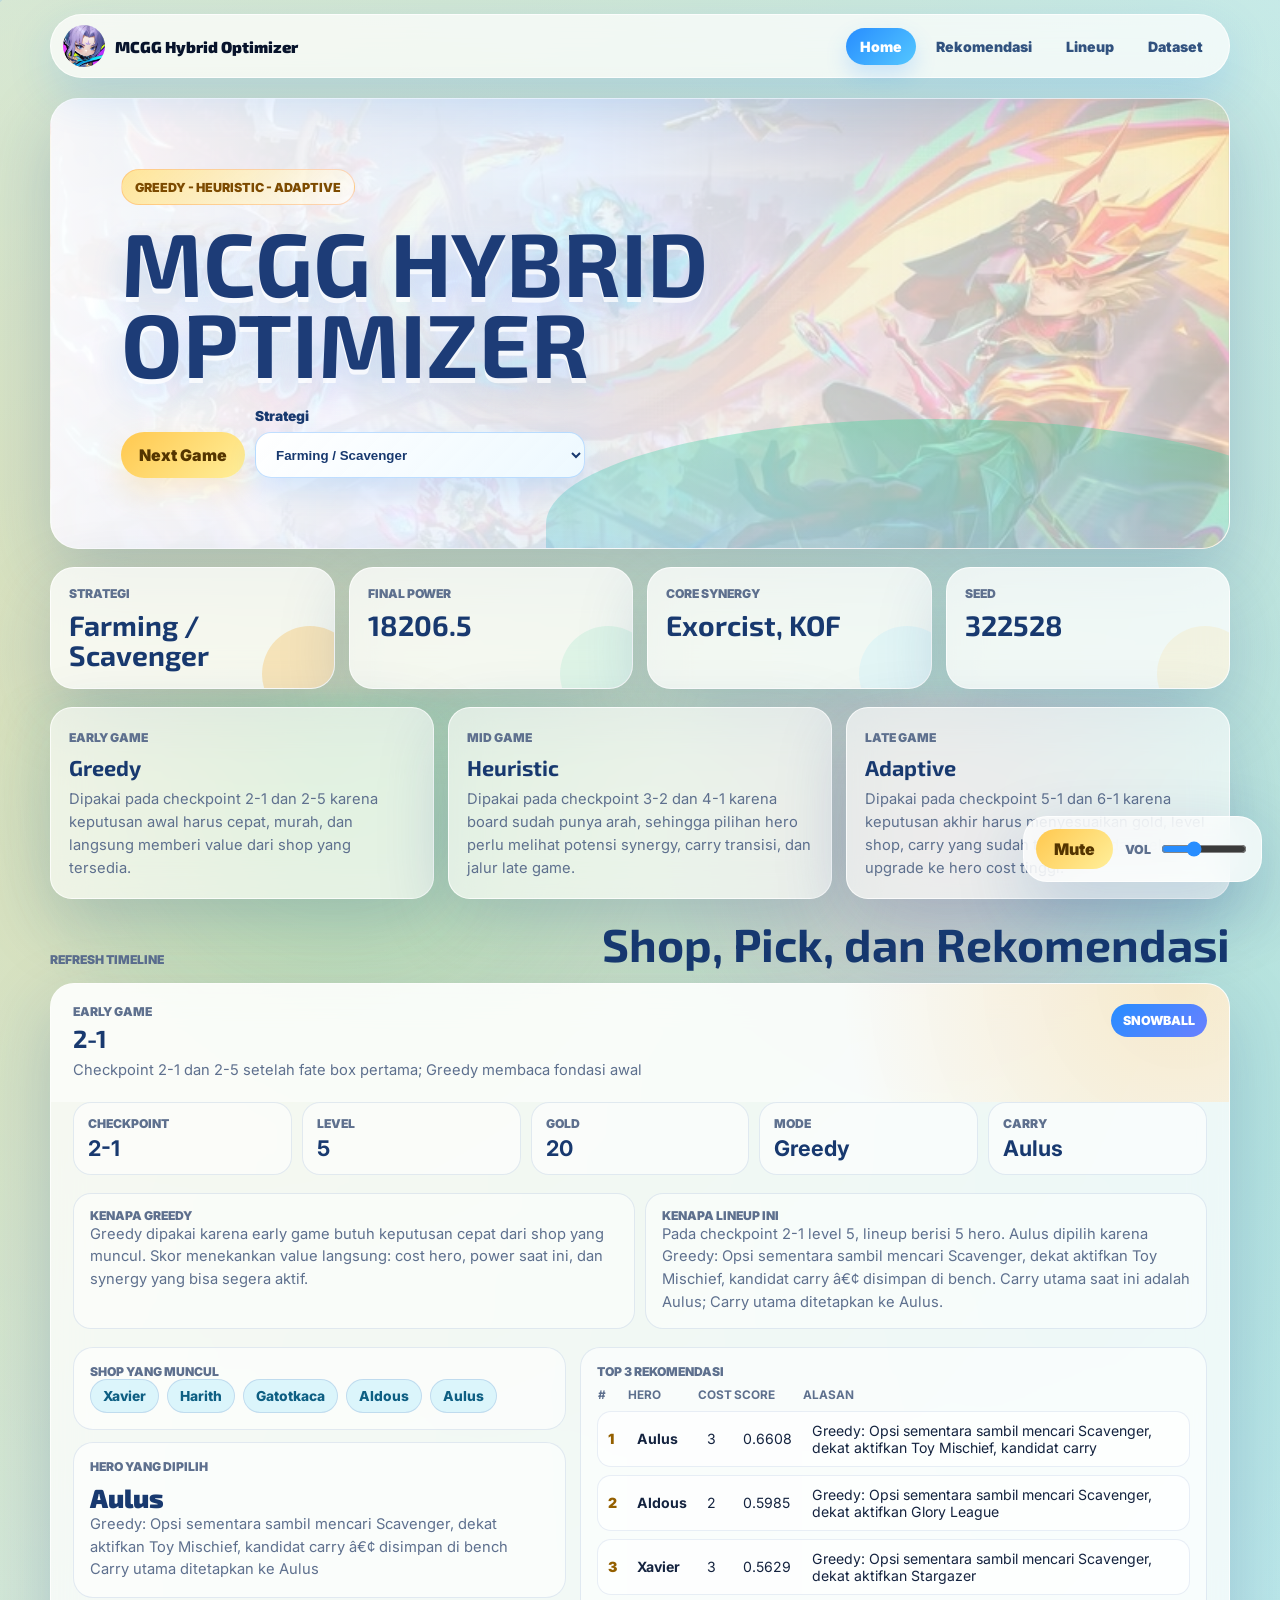
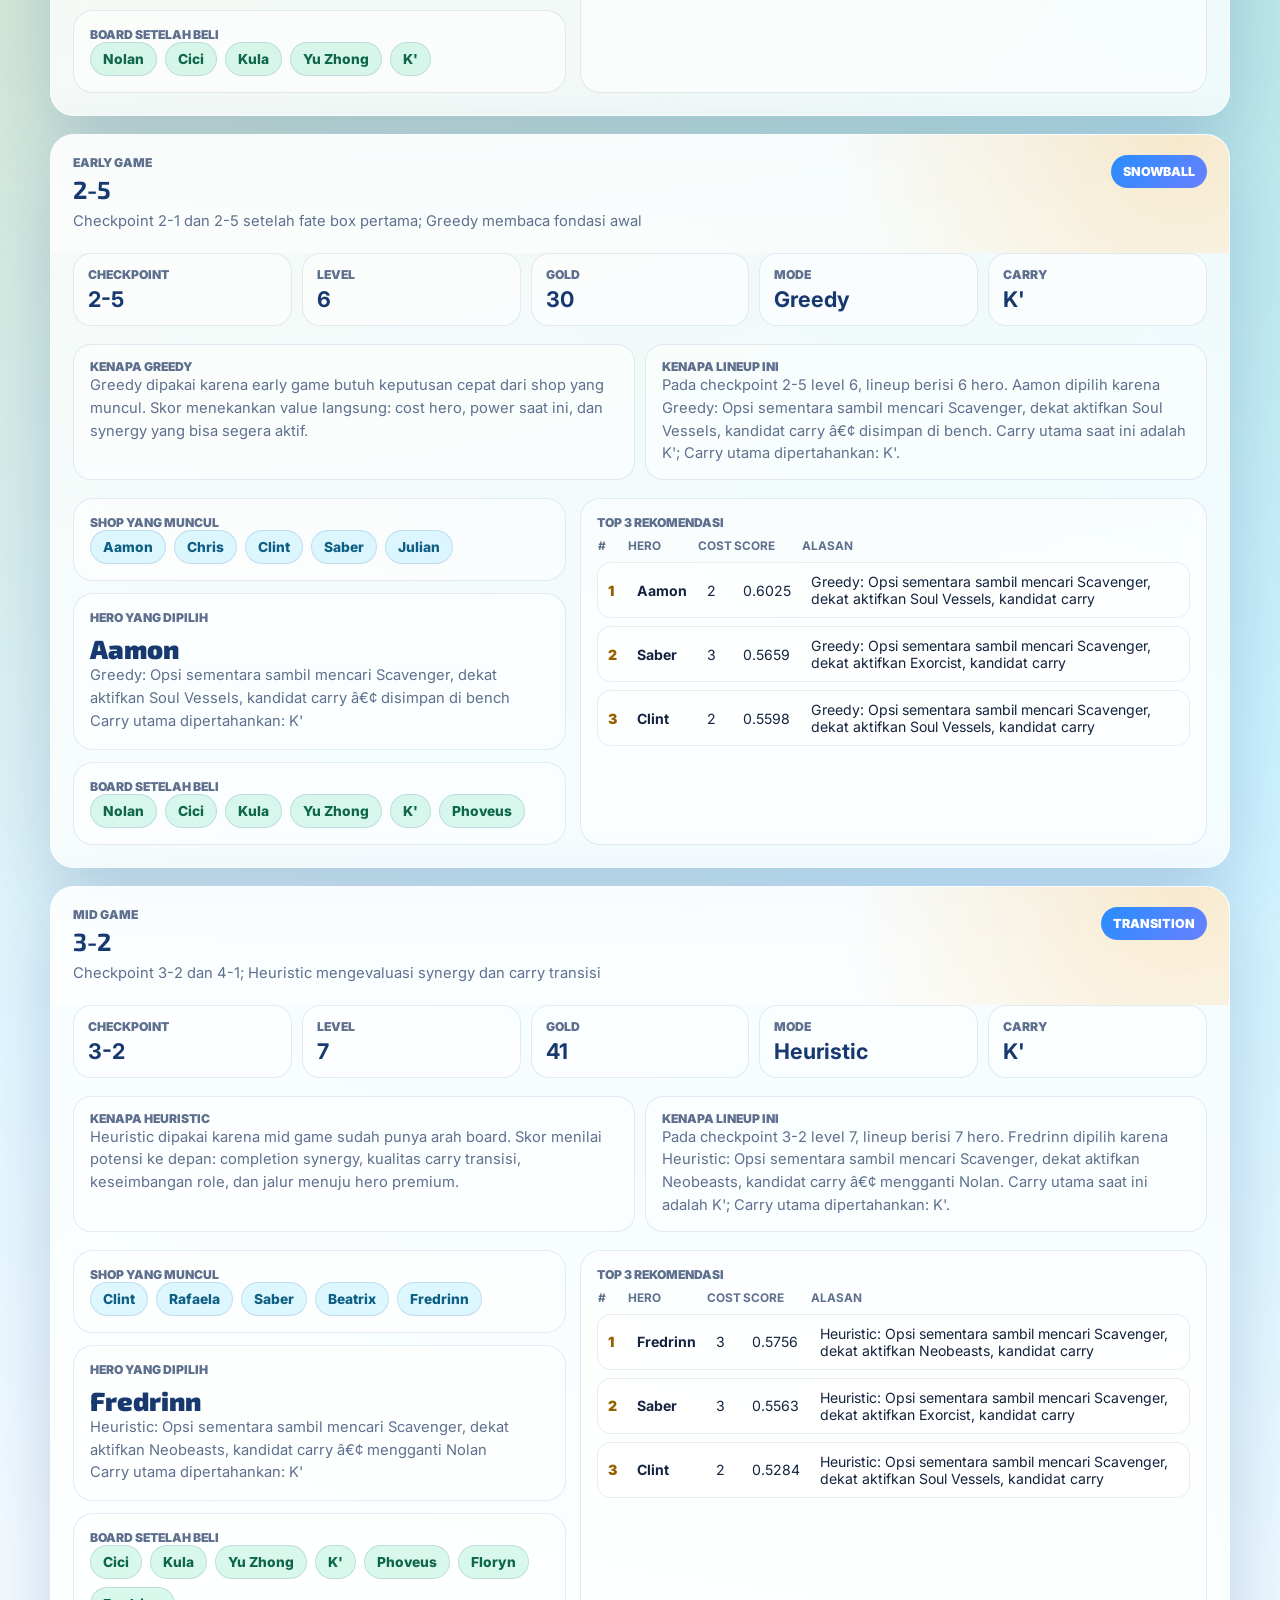
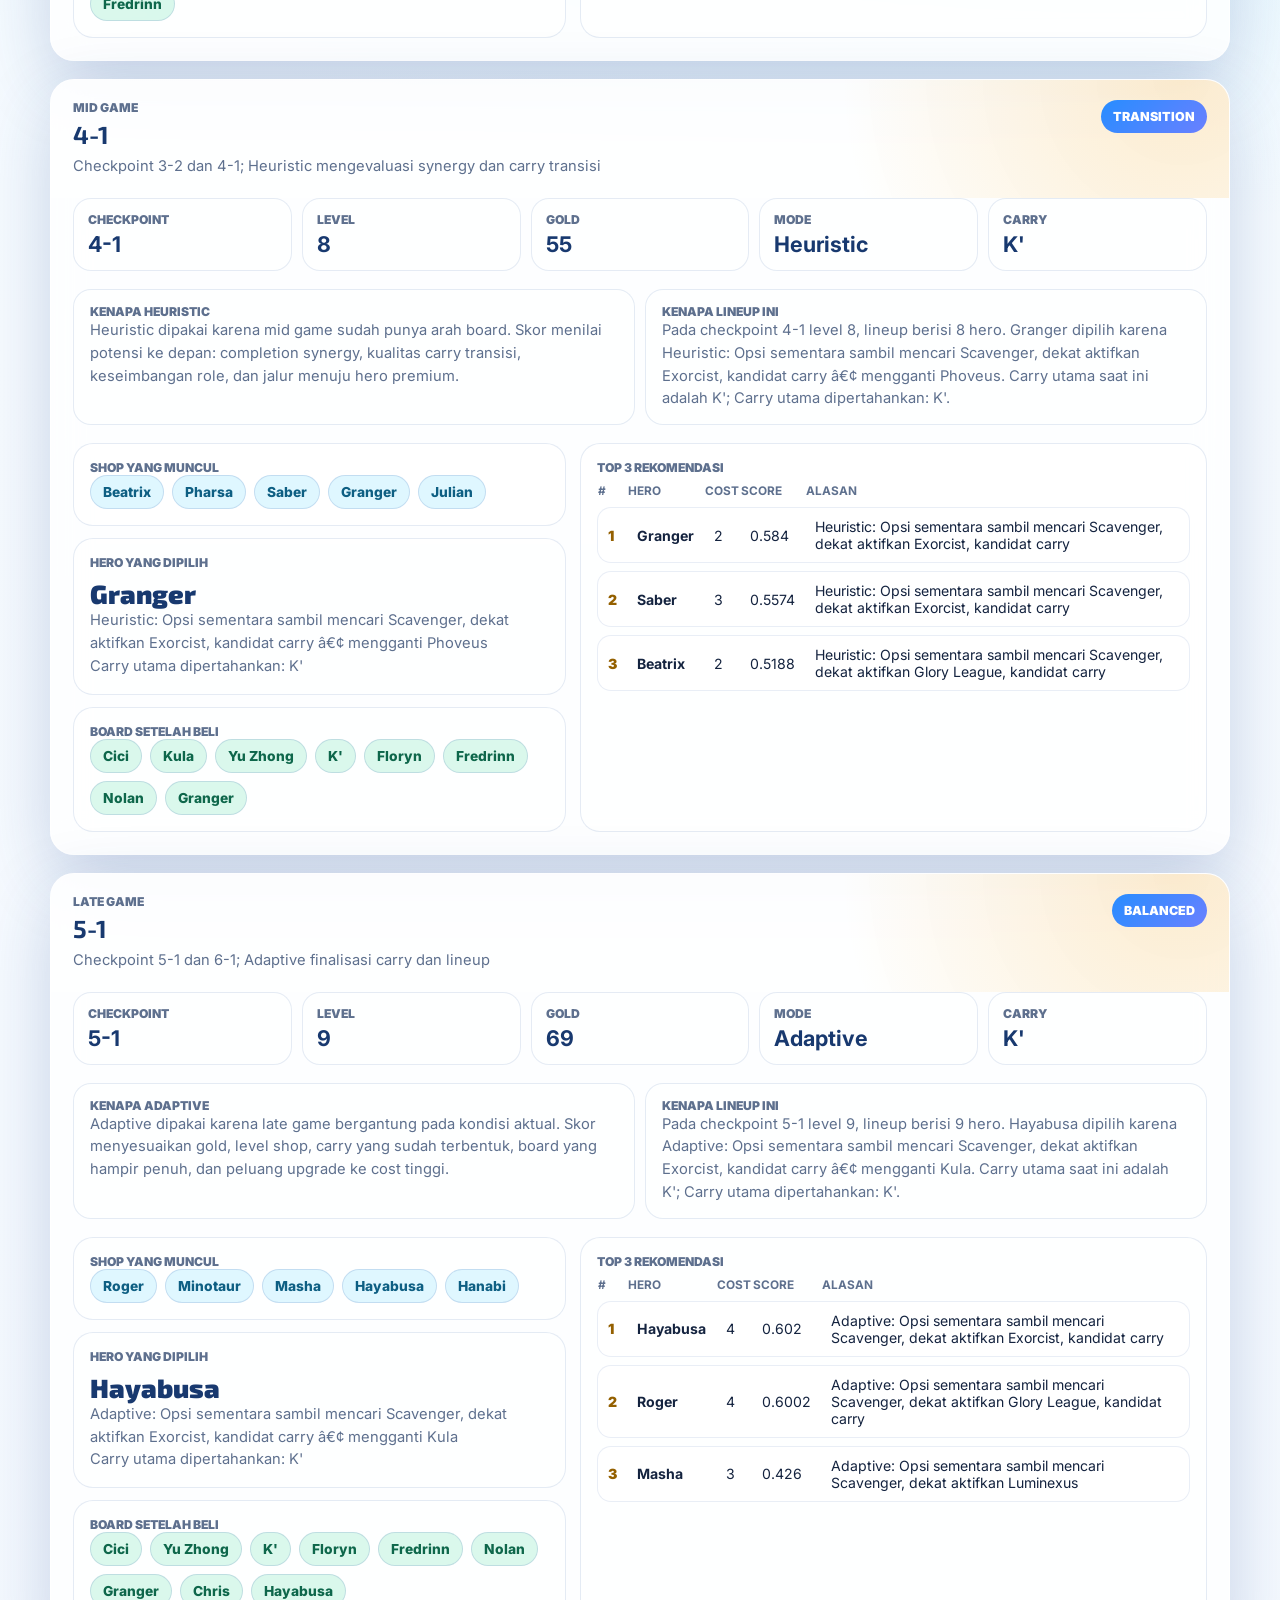
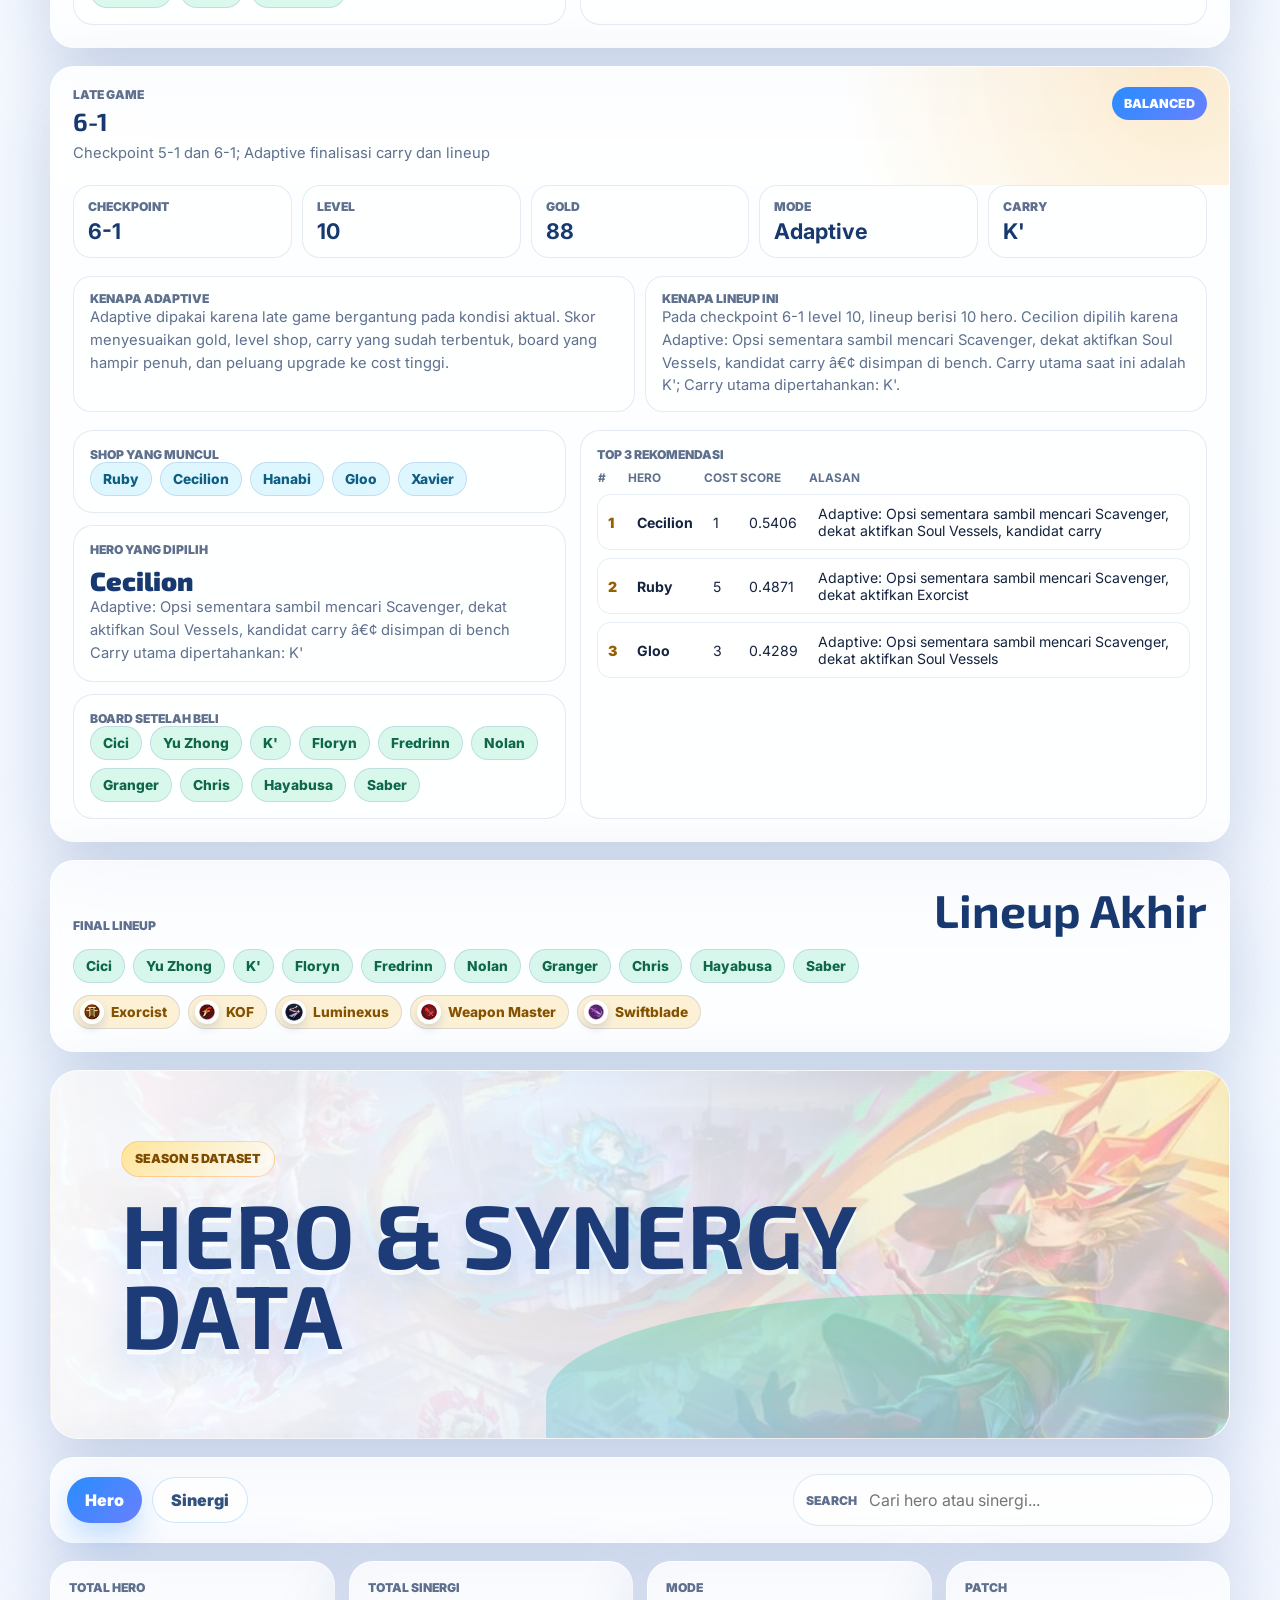
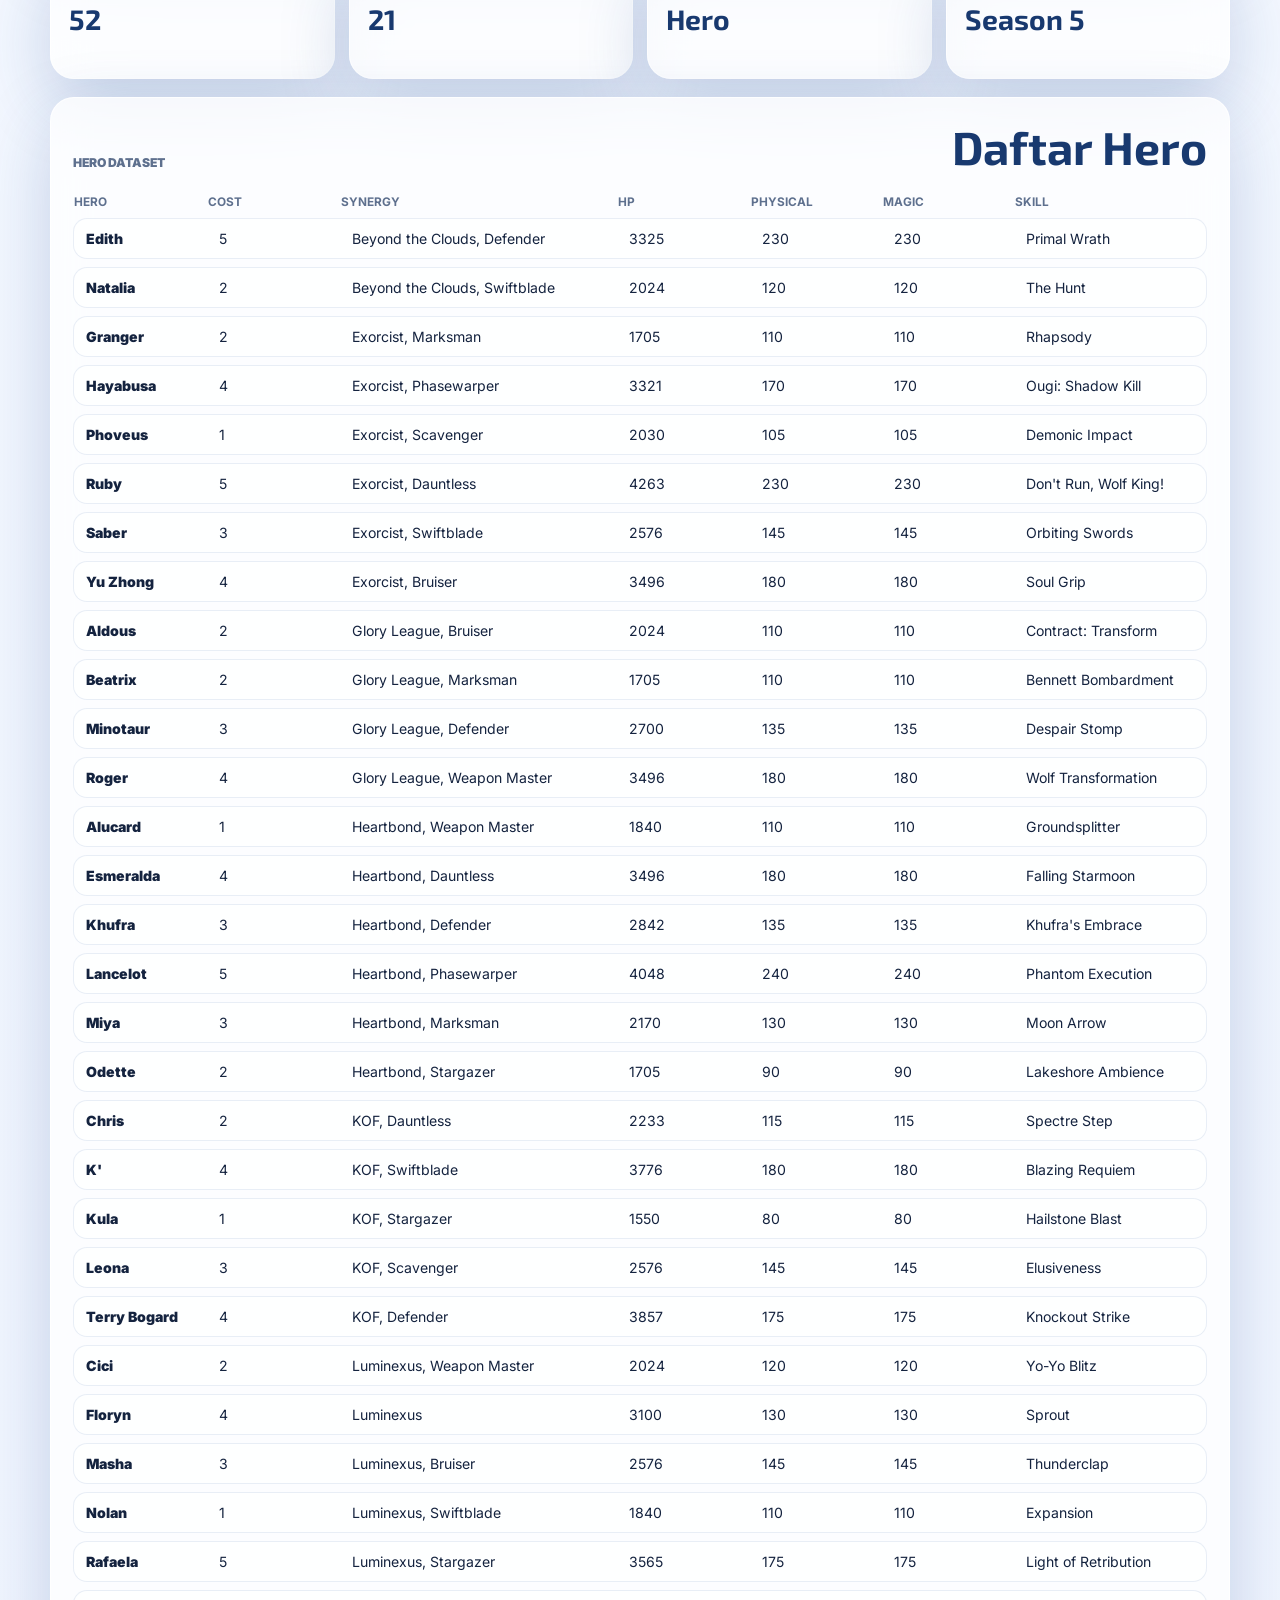
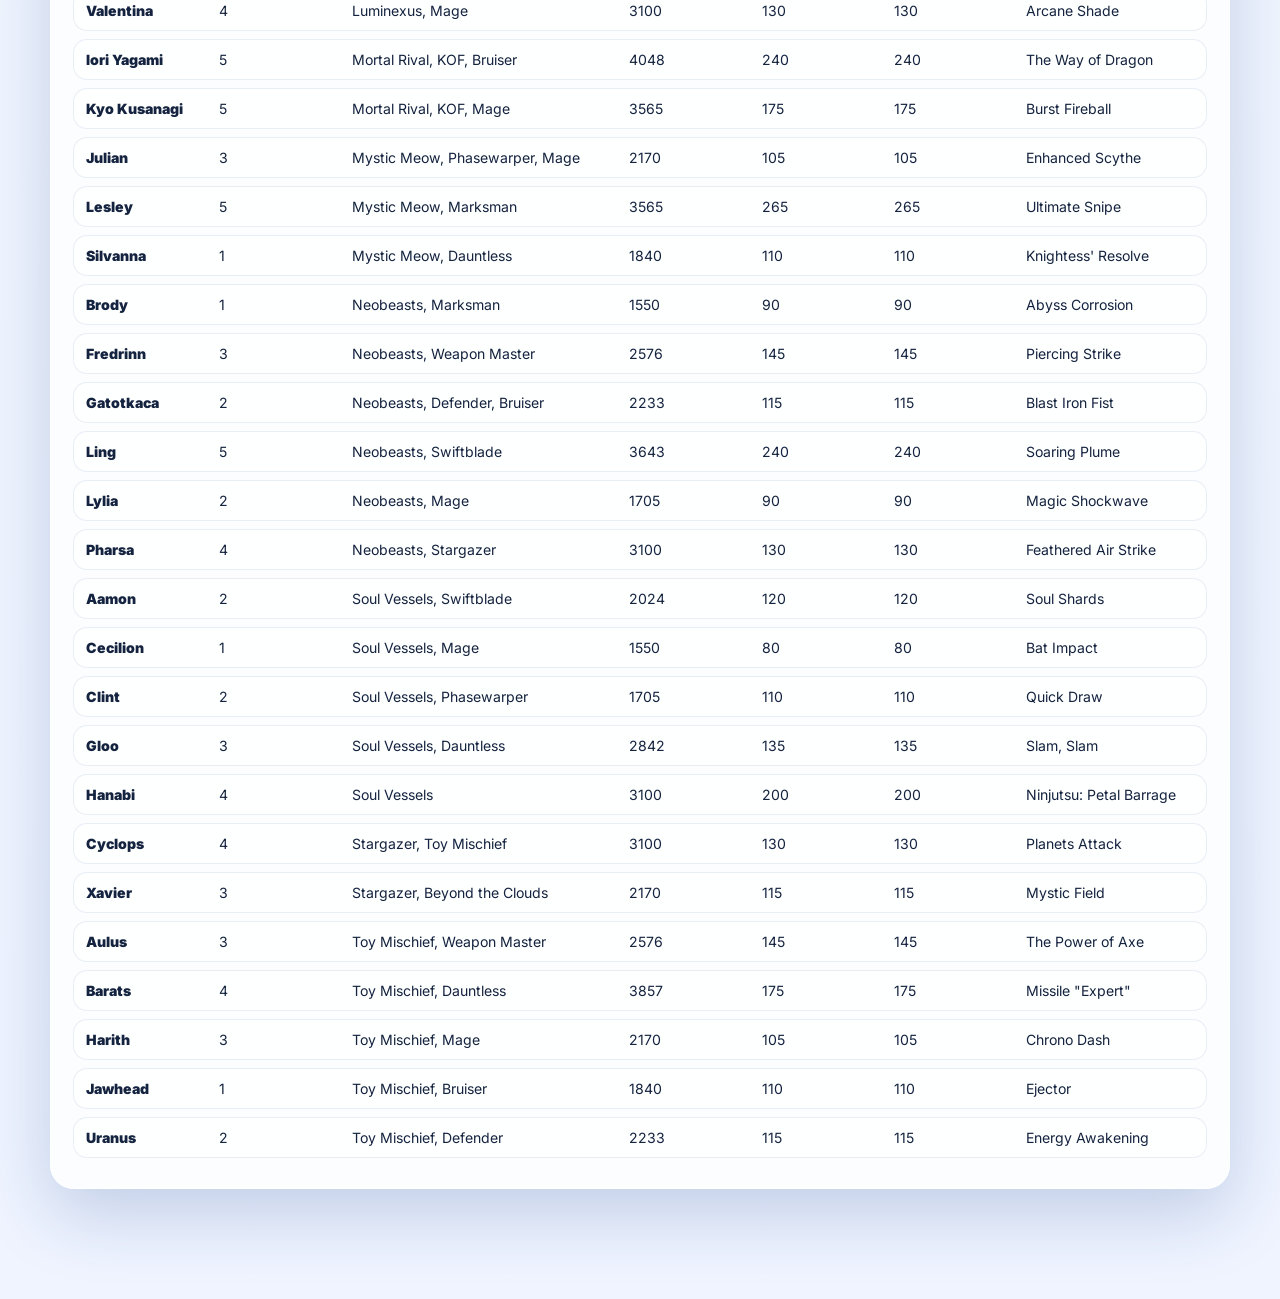
==== output/index.html @ 6282cee4 "memperbaiki sebagian besar tampilan dan logika dan konsep" ====
<!doctype html>
<html lang="id">
<head>
  <meta charset="utf-8">
  <meta name="viewport" content="width=device-width, initial-scale=1">
  <title>MCGG Hybrid Optimizer</title>
  <link rel="preconnect" href="https://fonts.googleapis.com">
  <link rel="preconnect" href="https://fonts.gstatic.com" crossorigin>
  <link href="https://fonts.googleapis.com/css2?family=Exo+2:wght@600;700;800;900&family=Inter:wght@400;600;700;800;900&display=swap" rel="stylesheet">
  <link rel="stylesheet" href="styles.css">
</head>
<body>
  <div class="sky-glow" aria-hidden="true"></div>
  <header class="topbar">
    <a class="brand" href="index.html" aria-label="MCGG Hybrid Optimizer">
      <img class="brand-logo" src="assets/logo/download.jpg" alt="">
      <span>MCGG Hybrid Optimizer</span>
    </a>
    <nav class="nav-pills" aria-label="Main navigation">
      <a href="#top">Home</a>
      <a href="#shop">Rekomendasi</a>
      <a href="#build">Lineup</a>
      <a href="#dataset">Dataset</a>
    </nav>
  </header>

  <main id="top" class="page-shell">
    <section class="hero-section">
      <div class="hero-copy">
        <span class="season-chip">Greedy - Heuristic - Adaptive</span>
        <h1>MCGG Hybrid Optimizer</h1>
        <div class="hero-actions">
          <button id="next-game" class="btn btn-gold" type="button">Next Game</button>
          <label class="strategy-picker">
            <span>Strategi</span>
            <select id="strategy-select" aria-label="Pilih strategi">
              <option value="farming">Farming / Scavenger</option>
              <option value="neobeast">Stacking / Neobeasts</option>
              <option value="normal">Normal</option>
            </select>
          </label>
        </div>
      </div>
    </section>

    <section id="simulator" class="summary-grid" aria-label="Ringkasan simulasi">
      <article class="summary-card">
        <span>Strategi</span>
        <strong id="summary-profile">-</strong>
      </article>
      <article class="summary-card">
        <span>Final Power</span>
        <strong id="summary-power">-</strong>
      </article>
      <article class="summary-card">
        <span>Core Synergy</span>
        <strong id="summary-synergy">-</strong>
      </article>
      <article class="summary-card">
        <span>Seed</span>
        <strong id="summary-seed">-</strong>
      </article>
    </section>

    <section class="algorithm-guide" aria-label="Penjelasan algoritma per fase">
      <article class="guide-card">
        <span>Early Game</span>
        <h3>Greedy</h3>
        <p>Dipakai pada checkpoint 2-1 dan 2-5 karena keputusan awal harus cepat, murah, dan langsung memberi value dari shop yang tersedia.</p>
      </article>
      <article class="guide-card">
        <span>Mid Game</span>
        <h3>Heuristic</h3>
        <p>Dipakai pada checkpoint 3-2 dan 4-1 karena board sudah punya arah, sehingga pilihan hero perlu melihat potensi synergy, carry transisi, dan jalur late game.</p>
      </article>
      <article class="guide-card">
        <span>Late Game</span>
        <h3>Adaptive</h3>
        <p>Dipakai pada checkpoint 5-1 dan 6-1 karena keputusan akhir harus menyesuaikan gold, level shop, carry yang sudah terbentuk, dan peluang upgrade ke hero cost tinggi.</p>
      </article>
    </section>

    <section id="shop" class="timeline" aria-label="Simulasi tiap fase">
      <div class="panel-title">
        <span>Refresh Timeline</span>
        <h2>Shop, Pick, dan Rekomendasi</h2>
      </div>
      <div id="phase-list"></div>
    </section>

    <section id="build" class="feature-panel build-panel">
      <div class="panel-title">
        <span>Final Lineup</span>
        <h2>Lineup Akhir</h2>
      </div>
      <div id="final-build"></div>
    </section>

    <section id="dataset" class="dataset-page">
      <section class="hero-section dataset-hero">
        <div class="hero-copy">
          <span class="season-chip">Season 5 Dataset</span>
          <h1>Hero & Synergy Data</h1>
        </div>
      </section>

      <section class="dataset-toolbar">
        <div class="dataset-tabs" role="tablist" aria-label="Dataset tab">
          <button id="hero-tab" class="btn btn-primary" type="button">Hero</button>
          <button id="synergy-tab" class="btn btn-soft" type="button">Sinergi</button>
        </div>
        <label class="dataset-search">
          <span>Search</span>
          <input id="dataset-search" type="search" placeholder="Cari hero atau sinergi...">
        </label>
      </section>

      <section class="summary-grid dataset-summary" aria-label="Dataset summary">
        <article class="summary-card">
          <span>Total Hero</span>
          <strong id="hero-count">-</strong>
        </article>
        <article class="summary-card">
          <span>Total Sinergi</span>
          <strong id="synergy-count">-</strong>
        </article>
        <article class="summary-card">
          <span>Mode</span>
          <strong id="dataset-mode">Hero</strong>
        </article>
        <article class="summary-card">
          <span>Patch</span>
          <strong>Season 5</strong>
        </article>
      </section>

      <section class="feature-panel">
        <div class="panel-title">
          <span id="dataset-kicker">Hero Dataset</span>
          <h2 id="dataset-title">Daftar Hero</h2>
        </div>
        <div id="dataset-content"></div>
      </section>
    </section>
  </main>

  <div class="bgm-control" aria-label="Background music controls">
    <button id="bgm-toggle" class="btn btn-audio is-playing" type="button" aria-pressed="true">Mute</button>
    <label class="volume-control">
      <span>Vol</span>
      <input id="bgm-volume" type="range" min="0" max="100" value="35">
    </label>
  </div>

  <script src="data.js"></script>
  <script src="dataset-data.js"></script>
  <script src="script.js"></script>
  <script src="dataset.js"></script>
  <script src="bgm.js"></script>
</body>
</html>
---- output/styles.css ----
:root {
    --ink: #14233f;
    --deep: #08142c;
    --muted: #5e708e;
    --paper: rgba(255, 255, 255, 0.9);
    --panel: rgba(255, 255, 255, 0.76);
    --line: rgba(43, 91, 167, 0.18);
    --blue: #278dff;
    --sky: #6edcff;
    --gold: #ffc84f;
    --orange: #ff8f3d;
    --pink: #ff70b8;
    --green: #35d598;
    --shadow: 0 24px 70px rgba(28, 70, 139, 0.22);
}

* {
    box-sizing: border-box;
}

html {
    scroll-behavior: smooth;
}

body {
    min-height: 100vh;
    margin: 0;
    color: var(--ink);
    font-family: Inter, Segoe UI, Arial, sans-serif;
    background:
        radial-gradient(circle at 18% 8%, rgba(255, 200, 79, 0.42), transparent 22%),
        radial-gradient(circle at 86% 12%, rgba(110, 220, 255, 0.58), transparent 28%),
        linear-gradient(180deg, #dff7ff 0%, #f7fbff 38%, #eff4ff 100%);
    overflow-x: hidden;
}

body::before {
    position: fixed;
    inset: 0;
    z-index: -2;
    content: "";
    background:
        linear-gradient(135deg, rgba(39, 141, 255, 0.12) 0 2px, transparent 2px 42px),
        linear-gradient(45deg, rgba(255, 200, 79, 0.14) 0 2px, transparent 2px 54px);
    mask-image: linear-gradient(to bottom, black, transparent 78%);
}

button,
input {
    font: inherit;
}

button {
    border: 0;
}

.sky-glow {
    position: fixed;
    inset: auto -10% -25% -10%;
    z-index: -1;
    height: 48vh;
    background:
        radial-gradient(circle at 30% 20%, rgba(53, 213, 152, 0.22), transparent 30%),
        radial-gradient(circle at 70% 34%, rgba(255, 112, 184, 0.22), transparent 26%);
    filter: blur(8px);
    pointer-events: none;
}

.topbar {
    position: sticky;
    top: 14px;
    z-index: 10;
    display: flex;
    align-items: center;
    justify-content: space-between;
    width: min(1180px, calc(100% - 28px));
    min-height: 62px;
    margin: 14px auto 0;
    padding: 10px 12px;
    border: 1px solid rgba(255, 255, 255, 0.72);
    border-radius: 999px;
    background: rgba(255, 255, 255, 0.72);
    box-shadow: 0 16px 45px rgba(39, 141, 255, 0.18);
    backdrop-filter: blur(18px);
}

.brand {
    display: inline-flex;
    align-items: center;
    gap: 10px;
    color: var(--deep);
    font-family: "Exo 2", Inter, sans-serif;
    font-weight: 900;
    text-decoration: none;
}

.brand-mark,
.brand-logo {
    display: grid;
    place-items: center;
    width: 42px;
    aspect-ratio: 1;
    object-fit: cover;
    color: white;
    border-radius: 50%;
    background: linear-gradient(135deg, var(--blue), #8d5bff);
    box-shadow: inset 0 -8px 16px rgba(0, 0, 0, 0.15);
}

.nav-pills {
    display: flex;
    gap: 6px;
}

.nav-pills a {
    padding: 10px 14px;
    color: #31527f;
    border-radius: 999px;
    font-size: 0.88rem;
    font-weight: 900;
    text-decoration: none;
}

.nav-pills a:hover {
    color: white;
    background: linear-gradient(135deg, var(--blue), #54c7ff);
}

.nav-pills a.active {
    color: white;
    background: linear-gradient(135deg, var(--blue), #54c7ff);
    box-shadow: 0 10px 22px rgba(39, 141, 255, 0.2);
}

.page-shell {
    width: min(1180px, calc(100% - 28px));
    margin: 20px auto 110px;
}

.page-shell > section {
    scroll-margin-top: 96px;
}

.hero-section {
    position: relative;
    display: grid;
    grid-template-columns: 1fr;
    min-height: 360px;
    overflow: hidden;
    border: 1px solid rgba(255, 255, 255, 0.74);
    border-radius: 28px;
    background:
        linear-gradient(90deg, rgba(255, 255, 255, 0.96) 0%, rgba(235, 248, 255, 0.88) 45%, rgba(255, 244, 214, 0.68) 100%),
        url("assets/background/Magic Chess Go Go.jpg") center / cover,
        radial-gradient(circle at 78% 18%, rgba(255, 255, 255, 0.7), transparent 20%),
        linear-gradient(135deg, rgba(255, 255, 255, 0.92), rgba(200, 237, 255, 0.72) 46%, rgba(255, 225, 159, 0.74));
    box-shadow: var(--shadow);
}

.hero-section::after {
    position: absolute;
    inset: auto -8% -18% 42%;
    height: 210px;
    content: "";
    border-radius: 50% 50% 0 0;
    background: linear-gradient(180deg, rgba(53, 213, 152, 0.35), rgba(39, 141, 255, 0.22));
}

.hero-copy {
    position: relative;
    z-index: 1;
    align-self: center;
    padding: clamp(30px, 6vw, 70px);
}

.season-chip {
    display: inline-flex;
    align-items: center;
    min-height: 36px;
    padding: 7px 13px;
    color: #7d4b00;
    border: 1px solid rgba(255, 143, 61, 0.32);
    border-radius: 999px;
    background: linear-gradient(135deg, rgba(255, 227, 143, 0.92), rgba(255, 255, 255, 0.68));
    font-size: 0.78rem;
    font-weight: 900;
    text-transform: uppercase;
}

h1,
h2 {
    font-family: "Exo 2", Inter, sans-serif;
}

h1 {
    max-width: 880px;
    margin: 16px 0 14px;
    color: #1d3c77;
    font-size: clamp(3.2rem, 7vw, 6.8rem);
    line-height: 0.9;
    letter-spacing: 0;
    text-transform: uppercase;
    text-shadow: 0 5px 0 rgba(255, 255, 255, 0.75), 0 15px 35px rgba(39, 141, 255, 0.22);
}

.hero-copy p {
    max-width: 620px;
    margin: 0;
    color: #41618a;
    font-size: 1rem;
    line-height: 1.75;
}

.dataset-hero {
    min-height: 260px;
}

#dataset {
    margin-top: 18px;
}

.hero-actions {
    display: flex;
    flex-wrap: wrap;
    align-items: flex-end;
    gap: 10px;
    margin-top: 26px;
}

.strategy-picker {
    display: grid;
    gap: 8px;
    min-width: min(330px, 100%);
}

.strategy-picker span {
    color: #18396f;
    font-size: 0.86rem;
    font-weight: 900;
}

.strategy-picker select {
    min-height: 46px;
    width: 100%;
    padding: 0 42px 0 16px;
    color: #18396f;
    border: 1px solid rgba(39, 141, 255, 0.28);
    border-radius: 16px;
    outline: none;
    background:
        linear-gradient(135deg, rgba(255, 255, 255, 0.94), rgba(235, 248, 255, 0.88)),
        rgba(255, 255, 255, 0.88);
    box-shadow: 0 12px 28px rgba(39, 141, 255, 0.16);
    font-weight: 900;
    cursor: pointer;
    accent-color: var(--blue);
}

.strategy-picker select:focus {
    border-color: var(--accent, var(--blue));
    box-shadow: 0 0 0 4px rgba(39, 141, 255, 0.16), 0 12px 28px rgba(39, 141, 255, 0.16);
}

.btn {
    min-height: 46px;
    padding: 0 18px;
    border-radius: 999px;
    font-weight: 900;
    cursor: pointer;
    transition: transform 0.18s ease, filter 0.18s ease, box-shadow 0.18s ease;
}

.btn:hover {
    transform: translateY(-2px);
    filter: brightness(1.05);
}

.btn-primary {
    color: white;
    background: linear-gradient(135deg, var(--blue), #6a80ff);
    box-shadow: 0 14px 28px rgba(39, 141, 255, 0.26);
}

.btn-gold {
    color: #543500;
    background: linear-gradient(135deg, var(--gold), #ffef9a);
    box-shadow: 0 14px 28px rgba(255, 200, 79, 0.25);
}

.btn-soft {
    color: #31527f;
    border: 1px solid rgba(39, 141, 255, 0.22);
    background: rgba(255, 255, 255, 0.68);
}

.hero-stage {
    position: relative;
    z-index: 1;
    display: grid;
    place-items: center;
    min-height: 420px;
}

.crystal {
    width: min(230px, 52vw);
    aspect-ratio: 1;
    border-radius: 38% 62% 44% 56%;
    background:
        radial-gradient(circle at 28% 24%, rgba(255, 255, 255, 0.95), transparent 18%),
        conic-gradient(from 30deg, #51dfff, #8271ff, #ff70b8, #ffc84f, #51dfff);
    box-shadow: 0 28px 70px rgba(39, 141, 255, 0.28), inset 0 -28px 44px rgba(18, 46, 97, 0.16);
    animation: floaty 4.8s ease-in-out infinite;
}

.board-rune {
    position: absolute;
    bottom: 76px;
    width: min(440px, 84%);
    height: 110px;
    border-radius: 50%;
    background:
        linear-gradient(90deg, rgba(255, 255, 255, 0.45), transparent),
        repeating-linear-gradient(90deg, rgba(39, 141, 255, 0.22) 0 2px, transparent 2px 34px),
        rgba(39, 141, 255, 0.1);
    transform: perspective(520px) rotateX(62deg);
}

.mascot-card {
    position: absolute;
    z-index: 2;
    width: 146px;
    padding: 18px 16px;
    color: #173464;
    border: 1px solid rgba(255, 255, 255, 0.82);
    border-radius: 22px;
    background: rgba(255, 255, 255, 0.76);
    box-shadow: 0 18px 42px rgba(39, 141, 255, 0.18);
    font-family: "Exo 2", Inter, sans-serif;
    font-weight: 900;
    text-align: center;
}

.card-one {
    top: 90px;
    left: 34px;
    transform: rotate(-8deg);
}

.card-two {
    right: 34px;
    bottom: 96px;
    transform: rotate(7deg);
}

.dataset-toolbar {
    display: flex;
    align-items: center;
    justify-content: space-between;
    gap: 14px;
    margin-top: 18px;
    padding: 16px;
    border: 1px solid rgba(255, 255, 255, 0.74);
    border-radius: 24px;
    background: var(--panel);
    box-shadow: var(--shadow);
    backdrop-filter: blur(18px);
}

.dataset-tabs {
    display: flex;
    flex-wrap: wrap;
    gap: 10px;
}

.dataset-search {
    display: flex;
    align-items: center;
    gap: 10px;
    min-width: min(420px, 100%);
    padding: 8px 12px;
    border: 1px solid rgba(43, 91, 167, 0.14);
    border-radius: 999px;
    background: rgba(255, 255, 255, 0.68);
}

.dataset-search span {
    color: var(--muted);
    font-size: 0.76rem;
    font-weight: 900;
    text-transform: uppercase;
}

.dataset-search input {
    width: 100%;
    min-height: 34px;
    color: var(--ink);
    border: 0;
    outline: 0;
    background: transparent;
}

.dataset-summary {
    margin-top: 14px;
}

.dataset-grid {
    display: grid;
    grid-template-columns: repeat(3, minmax(0, 1fr));
    gap: 14px;
}

.dataset-card {
    min-height: 210px;
    padding: 16px;
    border: 1px solid rgba(43, 91, 167, 0.12);
    border-radius: 20px;
    background: rgba(255, 255, 255, 0.62);
}

.dataset-card h3 {
    margin: 0 0 10px;
    color: #18396f;
    font-family: "Exo 2", Inter, sans-serif;
    font-size: 1.35rem;
}

.dataset-card-head {
    display: flex;
    align-items: center;
    gap: 10px;
    margin-bottom: 10px;
}

.dataset-card-head h3 {
    margin: 0;
}

.synergy-art {
    width: 48px;
    height: 48px;
    flex: 0 0 auto;
    border-radius: 50%;
    object-fit: cover;
    box-shadow: 0 10px 22px rgba(39, 141, 255, 0.22);
}

.dataset-meta {
    display: flex;
    flex-wrap: wrap;
    gap: 8px;
    margin-bottom: 12px;
}

.dataset-meta span {
    padding: 5px 9px;
    color: #23446f;
    border-radius: 999px;
    background: rgba(110, 220, 255, 0.2);
    font-size: 0.78rem;
    font-weight: 900;
}

.dataset-card p {
    color: var(--muted);
    font-size: 0.9rem;
    line-height: 1.55;
}

.dataset-table-wrap {
    overflow-x: auto;
}

.dataset-table {
    width: 100%;
    border-collapse: separate;
    border-spacing: 0 8px;
}

.dataset-table th {
    color: var(--muted);
    font-size: 0.74rem;
    text-align: left;
    text-transform: uppercase;
}

.dataset-table td {
    min-width: 120px;
    padding: 11px 12px;
    border-top: 1px solid rgba(43, 91, 167, 0.1);
    border-bottom: 1px solid rgba(43, 91, 167, 0.1);
    background: rgba(255, 255, 255, 0.68);
    font-size: 0.88rem;
    vertical-align: top;
}

.dataset-table td:first-child {
    border-left: 1px solid rgba(43, 91, 167, 0.1);
    border-radius: 14px 0 0 14px;
    font-weight: 900;
}

.dataset-table td:last-child {
    border-right: 1px solid rgba(43, 91, 167, 0.1);
    border-radius: 0 14px 14px 0;
}

.empty-state {
    padding: 24px;
    color: var(--muted);
    text-align: center;
}

.summary-grid {
    display: grid;
    grid-template-columns: repeat(4, minmax(0, 1fr));
    gap: 14px;
    margin-top: 18px;
}

.algorithm-guide {
    display: grid;
    grid-template-columns: repeat(3, minmax(0, 1fr));
    gap: 14px;
    margin-top: 18px;
}

.guide-card {
    padding: 18px;
    border: 1px solid rgba(255, 255, 255, 0.74);
    border-radius: 22px;
    background: rgba(255, 255, 255, 0.62);
    box-shadow: var(--shadow);
    backdrop-filter: blur(18px);
}

.guide-card span {
    color: var(--muted);
    font-size: 0.76rem;
    font-weight: 900;
    text-transform: uppercase;
}

.guide-card h3 {
    margin: 8px 0;
    color: #18396f;
    font-family: "Exo 2", Inter, sans-serif;
    font-size: 1.35rem;
}

.guide-card p,
.decision-note p {
    margin: 0;
    color: #5e708e;
    font-size: 0.92rem;
    line-height: 1.55;
}

.summary-card,
.feature-panel,
.phase-card,
.bgm-control {
    border: 1px solid rgba(255, 255, 255, 0.74);
    border-radius: 24px;
    background: var(--panel);
    box-shadow: var(--shadow);
    backdrop-filter: blur(18px);
}

.summary-card {
    position: relative;
    min-height: 118px;
    padding: 18px;
    overflow: hidden;
}

.summary-card::after {
    position: absolute;
    right: -24px;
    bottom: -34px;
    width: 96px;
    aspect-ratio: 1;
    content: "";
    border-radius: 50%;
    background: var(--accent, rgba(39, 141, 255, 0.18));
    opacity: 0.23;
}

.summary-card span,
.panel-title span,
.metric-label,
.section-label {
    display: block;
    color: var(--muted);
    font-size: 0.76rem;
    font-weight: 900;
    text-transform: uppercase;
}

.summary-card strong {
    display: block;
    margin-top: 10px;
    color: #18396f;
    font-family: "Exo 2", Inter, sans-serif;
    font-size: clamp(1.25rem, 2.2vw, 1.8rem);
    line-height: 1.05;
}

.feature-panel,
.timeline {
    margin-top: 18px;
}

.feature-panel {
    padding: 22px;
}

.panel-title {
    display: flex;
    align-items: end;
    justify-content: space-between;
    gap: 14px;
    margin-bottom: 16px;
}

.panel-title h2 {
    margin: 4px 0 0;
    color: #18396f;
    font-size: clamp(1.7rem, 3.6vw, 3rem);
    line-height: 1;
}

.chip-row {
    display: flex;
    flex-wrap: wrap;
    gap: 8px;
}

.chip {
    display: inline-flex;
    align-items: center;
    min-height: 34px;
    padding: 7px 12px;
    color: #23446f;
    border: 1px solid rgba(43, 91, 167, 0.16);
    border-radius: 999px;
    background: rgba(255, 255, 255, 0.64);
    font-size: 0.86rem;
    font-weight: 800;
}

.chip-icon {
    width: 24px;
    height: 24px;
    margin: -4px 7px -4px -6px;
    border-radius: 50%;
    object-fit: cover;
    box-shadow: 0 4px 10px rgba(28, 70, 139, 0.18);
}

.chip.shop {
    color: #0e5f83;
    background: rgba(110, 220, 255, 0.22);
}

.chip.board {
    color: #0e674b;
    background: rgba(53, 213, 152, 0.18);
}

.chip.synergy {
    color: #845200;
    background: rgba(255, 200, 79, 0.24);
}

.phase-list {
    display: grid;
    gap: 18px;
}

.phase-card {
    overflow: hidden;
}

.phase-top {
    display: grid;
    grid-template-columns: 1fr auto;
    gap: 14px;
    padding: 20px 22px;
    background:
        radial-gradient(circle at 96% 0%, var(--phase-glow, rgba(39, 141, 255, 0.18)), transparent 30%),
        rgba(255, 255, 255, 0.52);
}

.phase-top h3 {
    margin: 4px 0 6px;
    color: #18396f;
    font-family: "Exo 2", Inter, sans-serif;
    font-size: 1.55rem;
}

.mode-pill {
    align-self: start;
    padding: 9px 12px;
    color: white;
    border-radius: 999px;
    background: linear-gradient(135deg, var(--blue), #6a80ff);
    font-size: 0.78rem;
    font-weight: 900;
    text-transform: uppercase;
}

.phase-metrics {
    display: grid;
    grid-template-columns: repeat(5, minmax(0, 1fr));
    gap: 10px;
    padding: 0 22px 18px;
}

.metric {
    padding: 13px 14px;
    border: 1px solid rgba(43, 91, 167, 0.12);
    border-radius: 18px;
    background: rgba(255, 255, 255, 0.58);
}

.metric strong {
    display: block;
    margin-top: 4px;
    color: #18396f;
    font-size: 1.35rem;
}

.decision-notes {
    display: grid;
    grid-template-columns: repeat(2, minmax(0, 1fr));
    gap: 10px;
    padding: 0 22px 18px;
}

.decision-note {
    padding: 14px 16px;
    border: 1px solid rgba(43, 91, 167, 0.12);
    border-radius: 18px;
    background: rgba(255, 255, 255, 0.48);
}

.phase-body {
    display: grid;
    grid-template-columns: minmax(0, 0.88fr) minmax(360px, 1.12fr);
    gap: 14px;
    padding: 0 22px 22px;
}

.info-box,
.rec-box {
    padding: 16px;
    border: 1px solid rgba(43, 91, 167, 0.12);
    border-radius: 20px;
    background: rgba(255, 255, 255, 0.58);
}

.info-box + .info-box {
    margin-top: 12px;
}

.pick-name {
    display: block;
    margin-top: 8px;
    color: #18396f;
    font-family: "Exo 2", Inter, sans-serif;
    font-size: 1.65rem;
    font-weight: 900;
}

.small {
    color: #5e708e;
    font-size: 0.92rem;
    line-height: 1.55;
}

.rec-table {
    width: 100%;
    border-collapse: separate;
    border-spacing: 0 8px;
}

.rec-table th {
    color: var(--muted);
    font-size: 0.74rem;
    text-align: left;
    text-transform: uppercase;
}

.rec-table td {
    padding: 10px;
    border-top: 1px solid rgba(43, 91, 167, 0.1);
    border-bottom: 1px solid rgba(43, 91, 167, 0.1);
    background: rgba(255, 255, 255, 0.68);
    font-size: 0.88rem;
}

.rec-table td:first-child {
    border-left: 1px solid rgba(43, 91, 167, 0.1);
    border-radius: 14px 0 0 14px;
    color: #946000;
    font-weight: 900;
}

.rec-table td:last-child {
    border-right: 1px solid rgba(43, 91, 167, 0.1);
    border-radius: 0 14px 14px 0;
}

.bgm-control {
    position: fixed;
    right: 18px;
    bottom: 18px;
    z-index: 20;
    display: flex;
    align-items: center;
    gap: 12px;
    padding: 12px;
}

.btn-audio {
    min-height: 40px;
    color: white;
    background: linear-gradient(135deg, var(--blue), #54c7ff);
}

.btn-audio.is-playing {
    color: #543500;
    background: linear-gradient(135deg, var(--gold), #ffef9a);
}

.volume-control {
    display: flex;
    align-items: center;
    gap: 8px;
    color: var(--muted);
    font-size: 0.78rem;
    font-weight: 900;
    text-transform: uppercase;
}

.volume-control input {
    width: 86px;
    accent-color: var(--blue);
}

@keyframes floaty {
    0%,
    100% {
        transform: translateY(0) rotate(-5deg);
    }
    50% {
        transform: translateY(-18px) rotate(5deg);
    }
}

@media (max-width: 980px) {
    .topbar,
    .nav-pills,
    .hero-actions,
    .bgm-control {
        border-radius: 22px;
    }

    .topbar {
        align-items: flex-start;
        flex-direction: column;
    }

    .hero-section,
    .phase-body {
        grid-template-columns: 1fr;
    }

    .summary-grid,
    .algorithm-guide,
    .decision-notes,
    .phase-metrics {
        grid-template-columns: repeat(2, minmax(0, 1fr));
    }

    .hero-stage {
        min-height: 310px;
    }

    .dataset-toolbar {
        align-items: stretch;
        flex-direction: column;
    }

    .dataset-grid {
        grid-template-columns: repeat(2, minmax(0, 1fr));
    }
}

@media (max-width: 640px) {
    .page-shell,
    .topbar {
        width: min(100% - 18px, 1180px);
    }

    .brand span:last-child {
        display: none;
    }

    .nav-pills {
        width: 100%;
        justify-content: space-between;
    }

    .nav-pills a {
        padding: 9px 10px;
    }

    .hero-copy {
        padding: 26px;
    }

    h1 {
        font-size: 2.72rem;
    }

    .hero-actions .btn,
    .summary-grid,
    .phase-metrics,
    .phase-top {
        grid-template-columns: 1fr;
    }

    .hero-actions .btn {
        width: 100%;
    }

    .summary-grid {
        display: grid;
    }

    .algorithm-guide,
    .decision-notes {
        grid-template-columns: 1fr;
    }

    .phase-body,
    .phase-metrics,
    .phase-top {
        padding-left: 14px;
        padding-right: 14px;
    }

    .dataset-grid {
        grid-template-columns: 1fr;
    }

    .bgm-control {
        right: 9px;
        left: 9px;
        justify-content: space-between;
    }
}
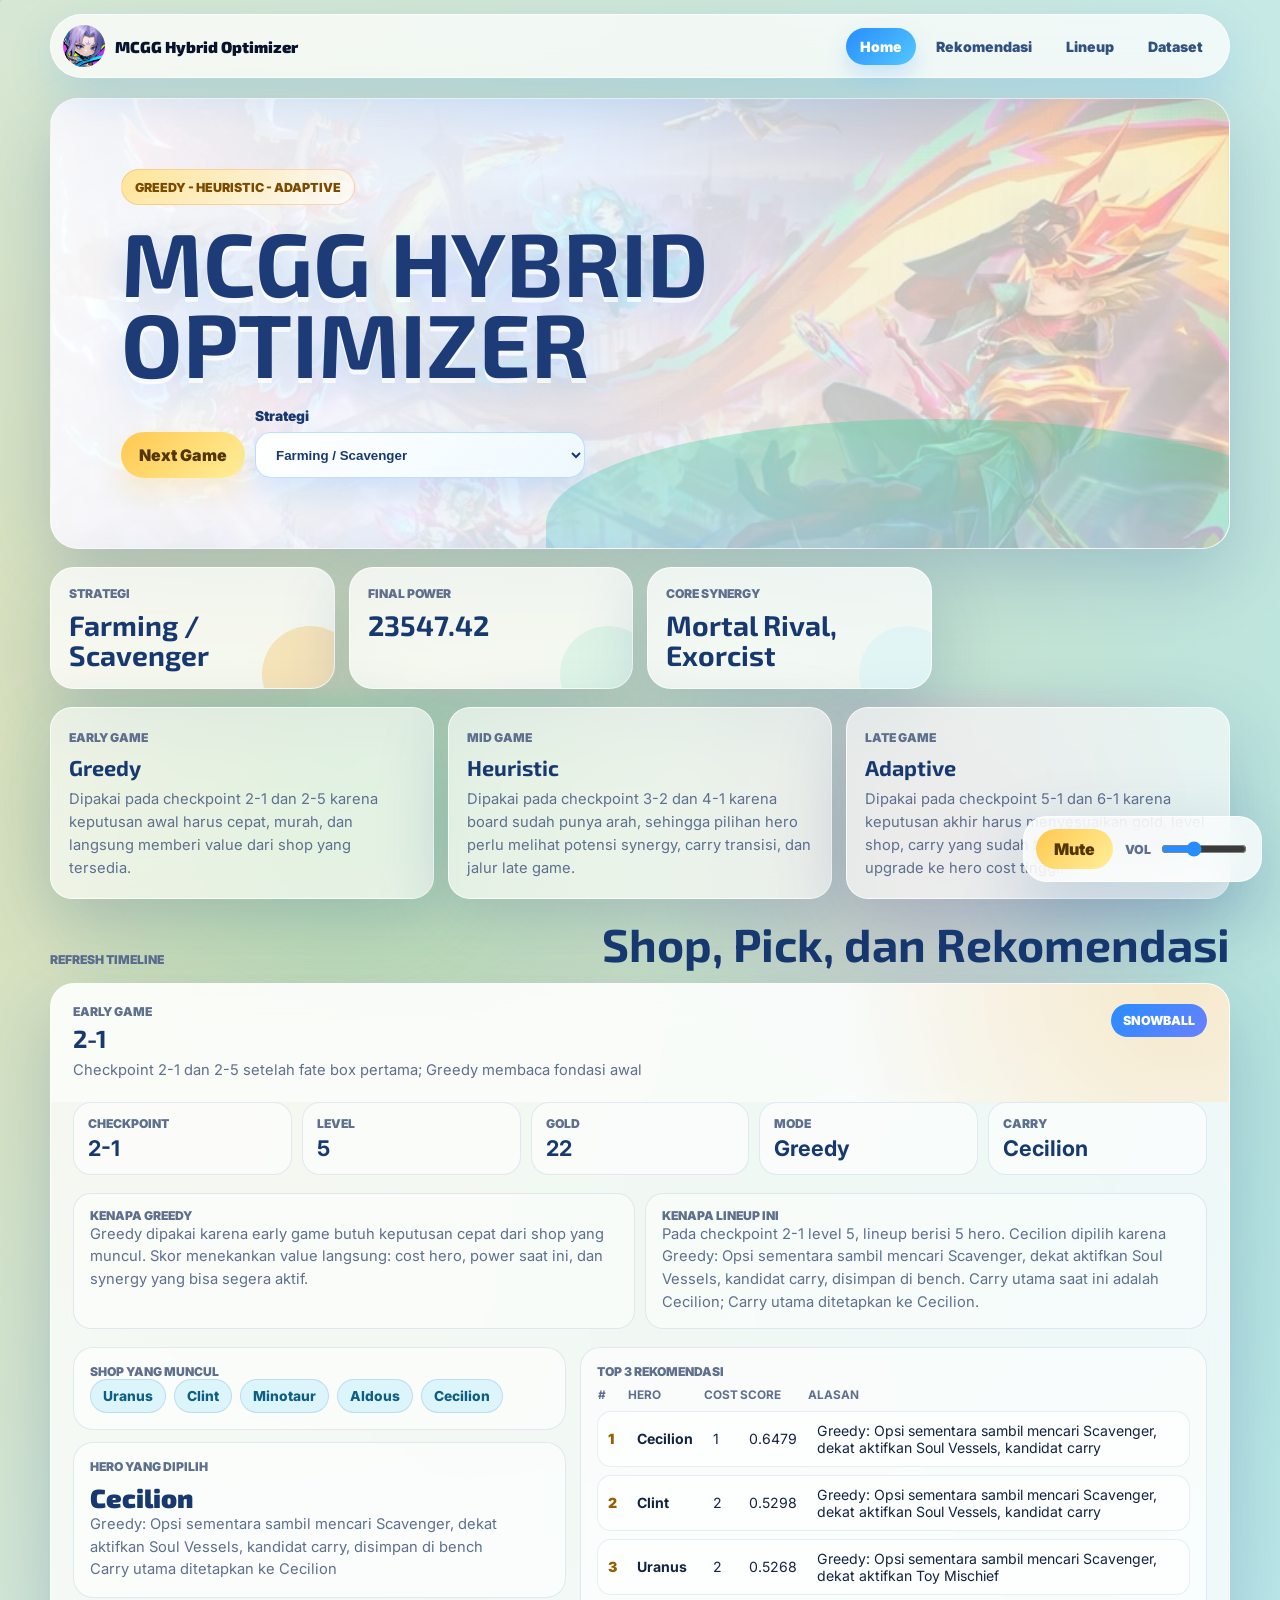
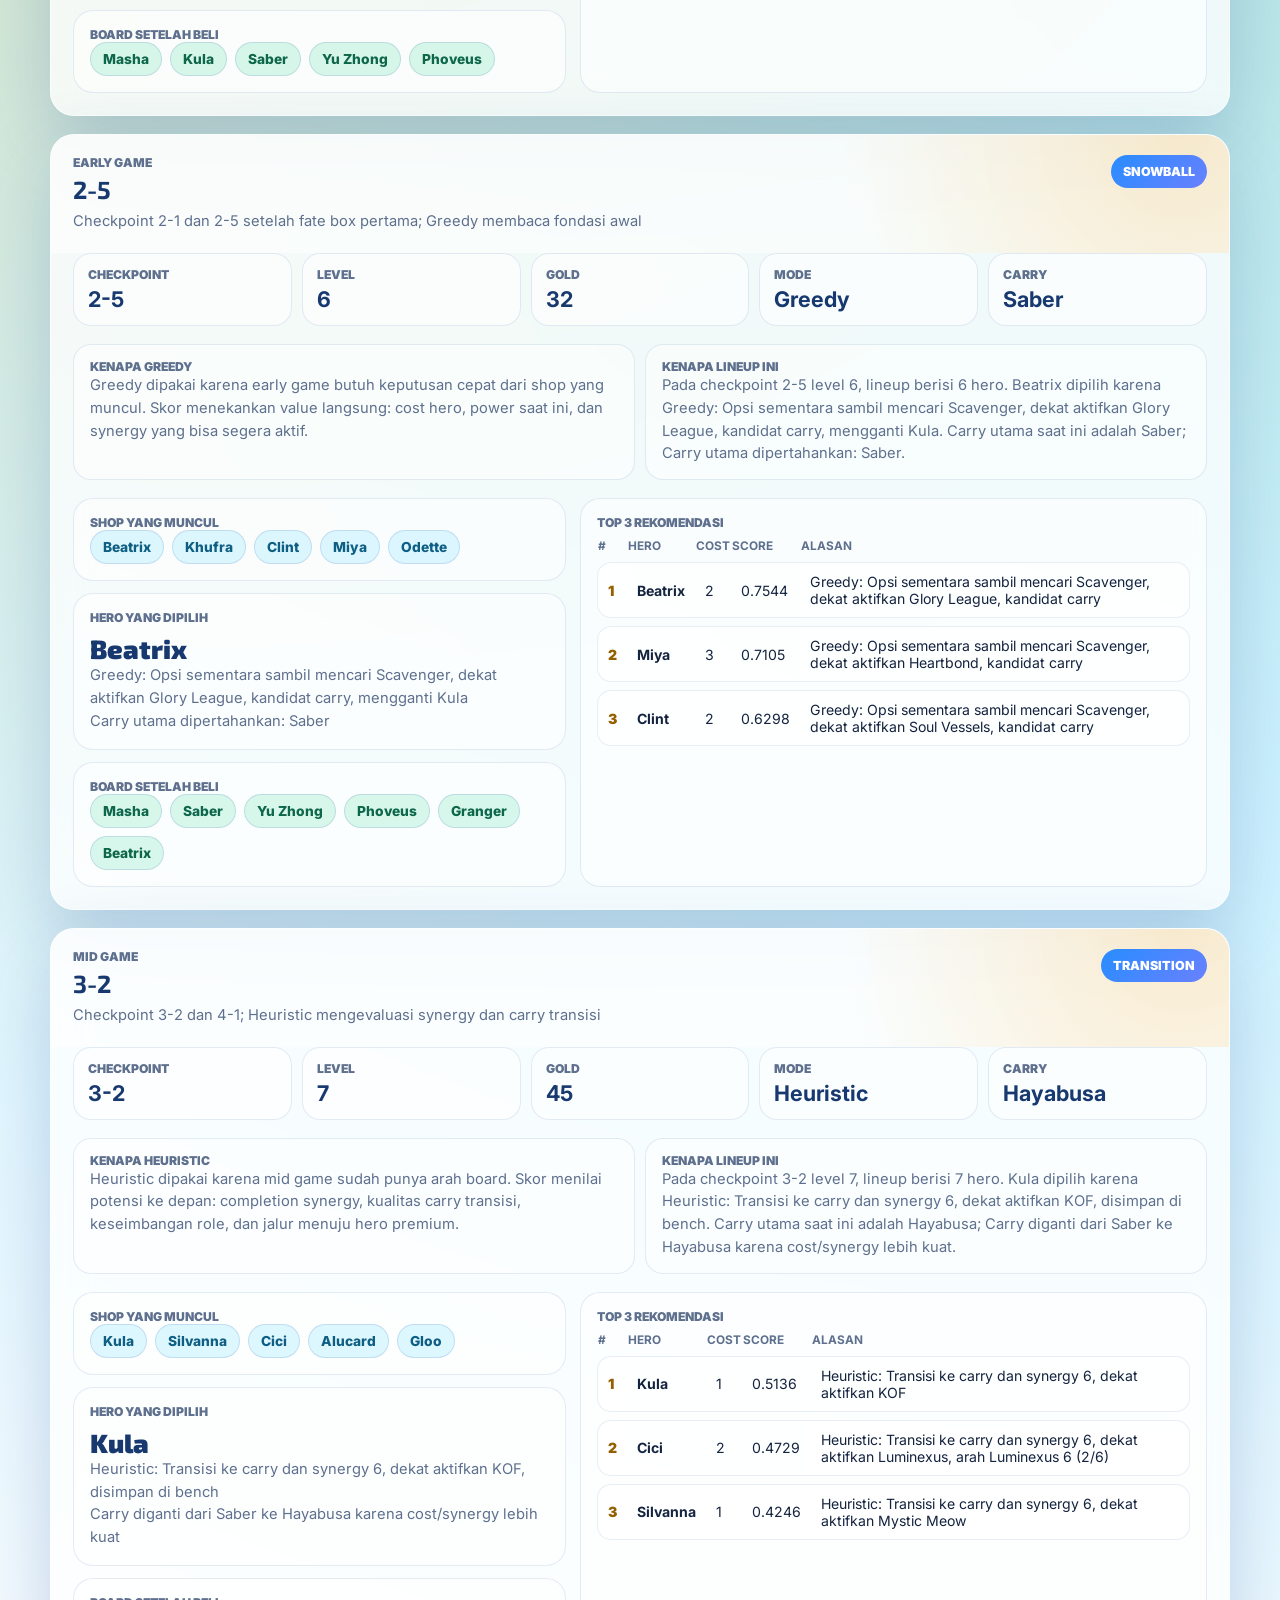
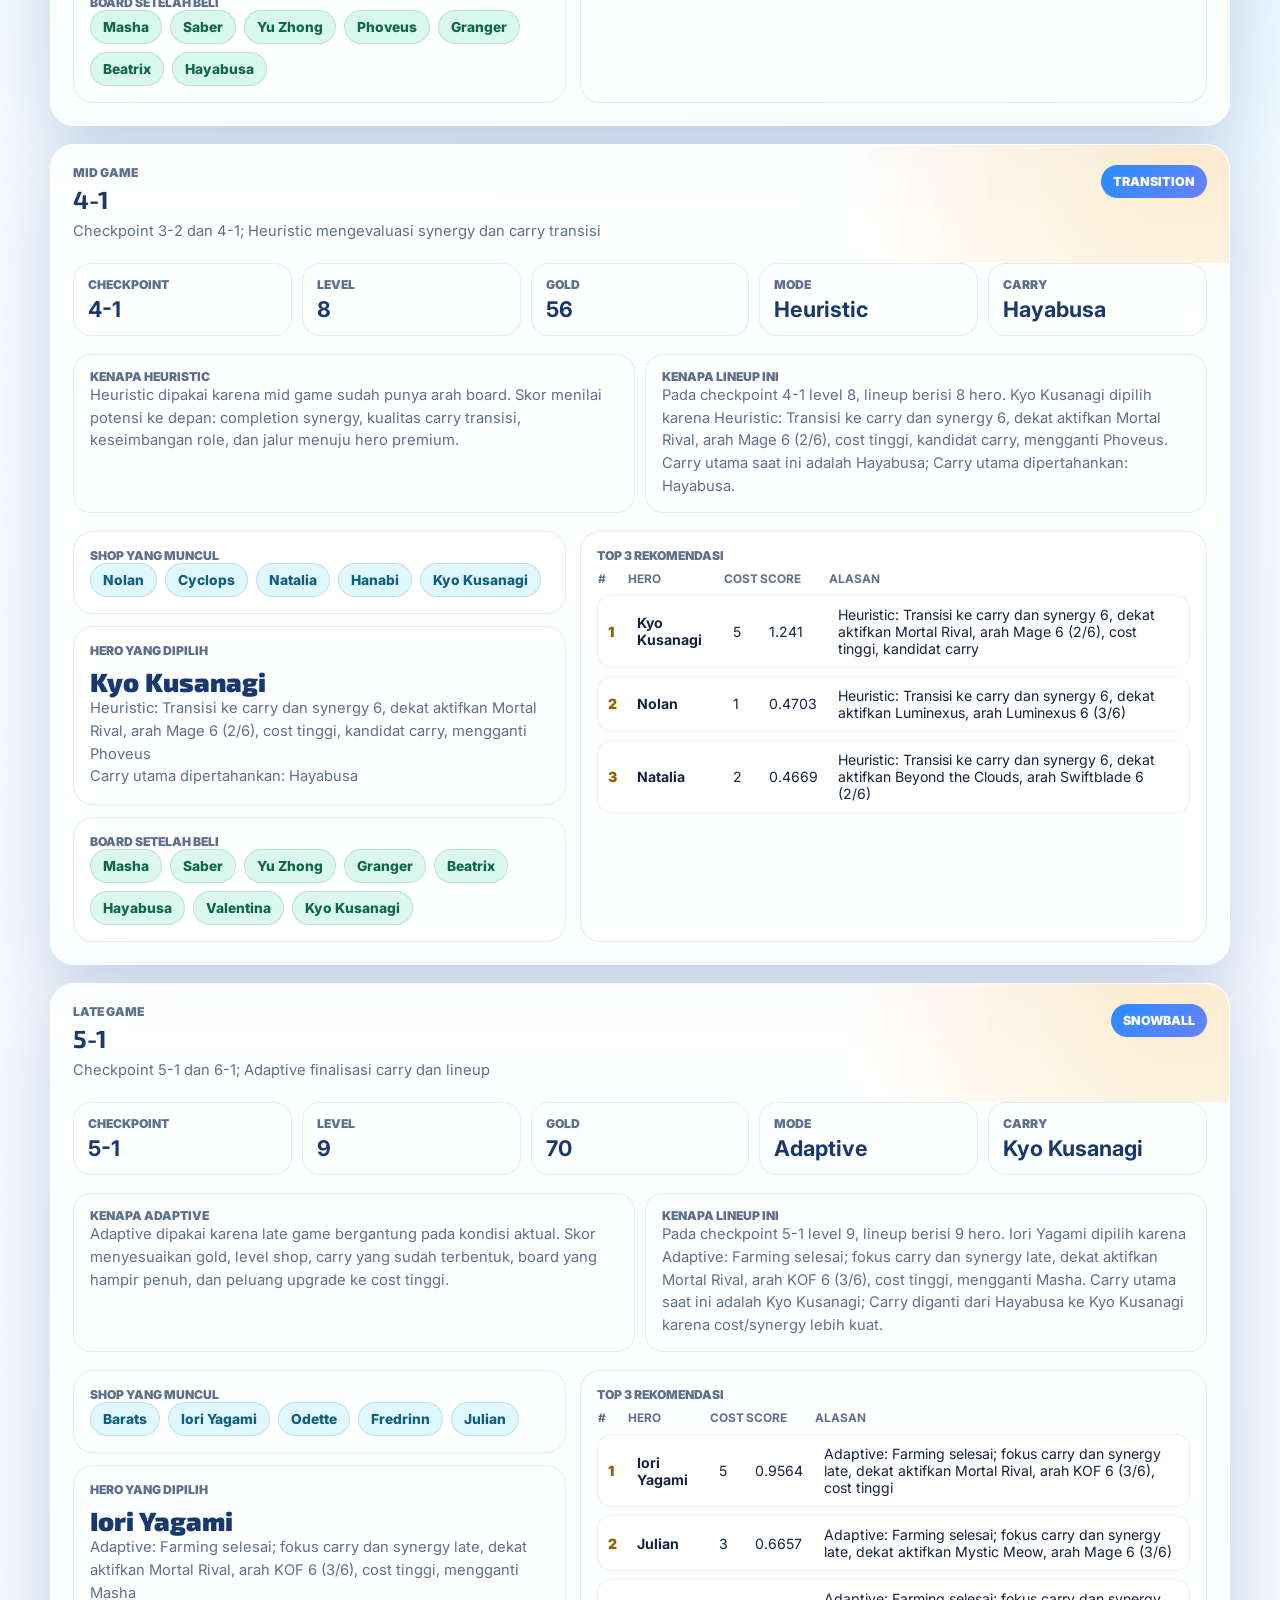
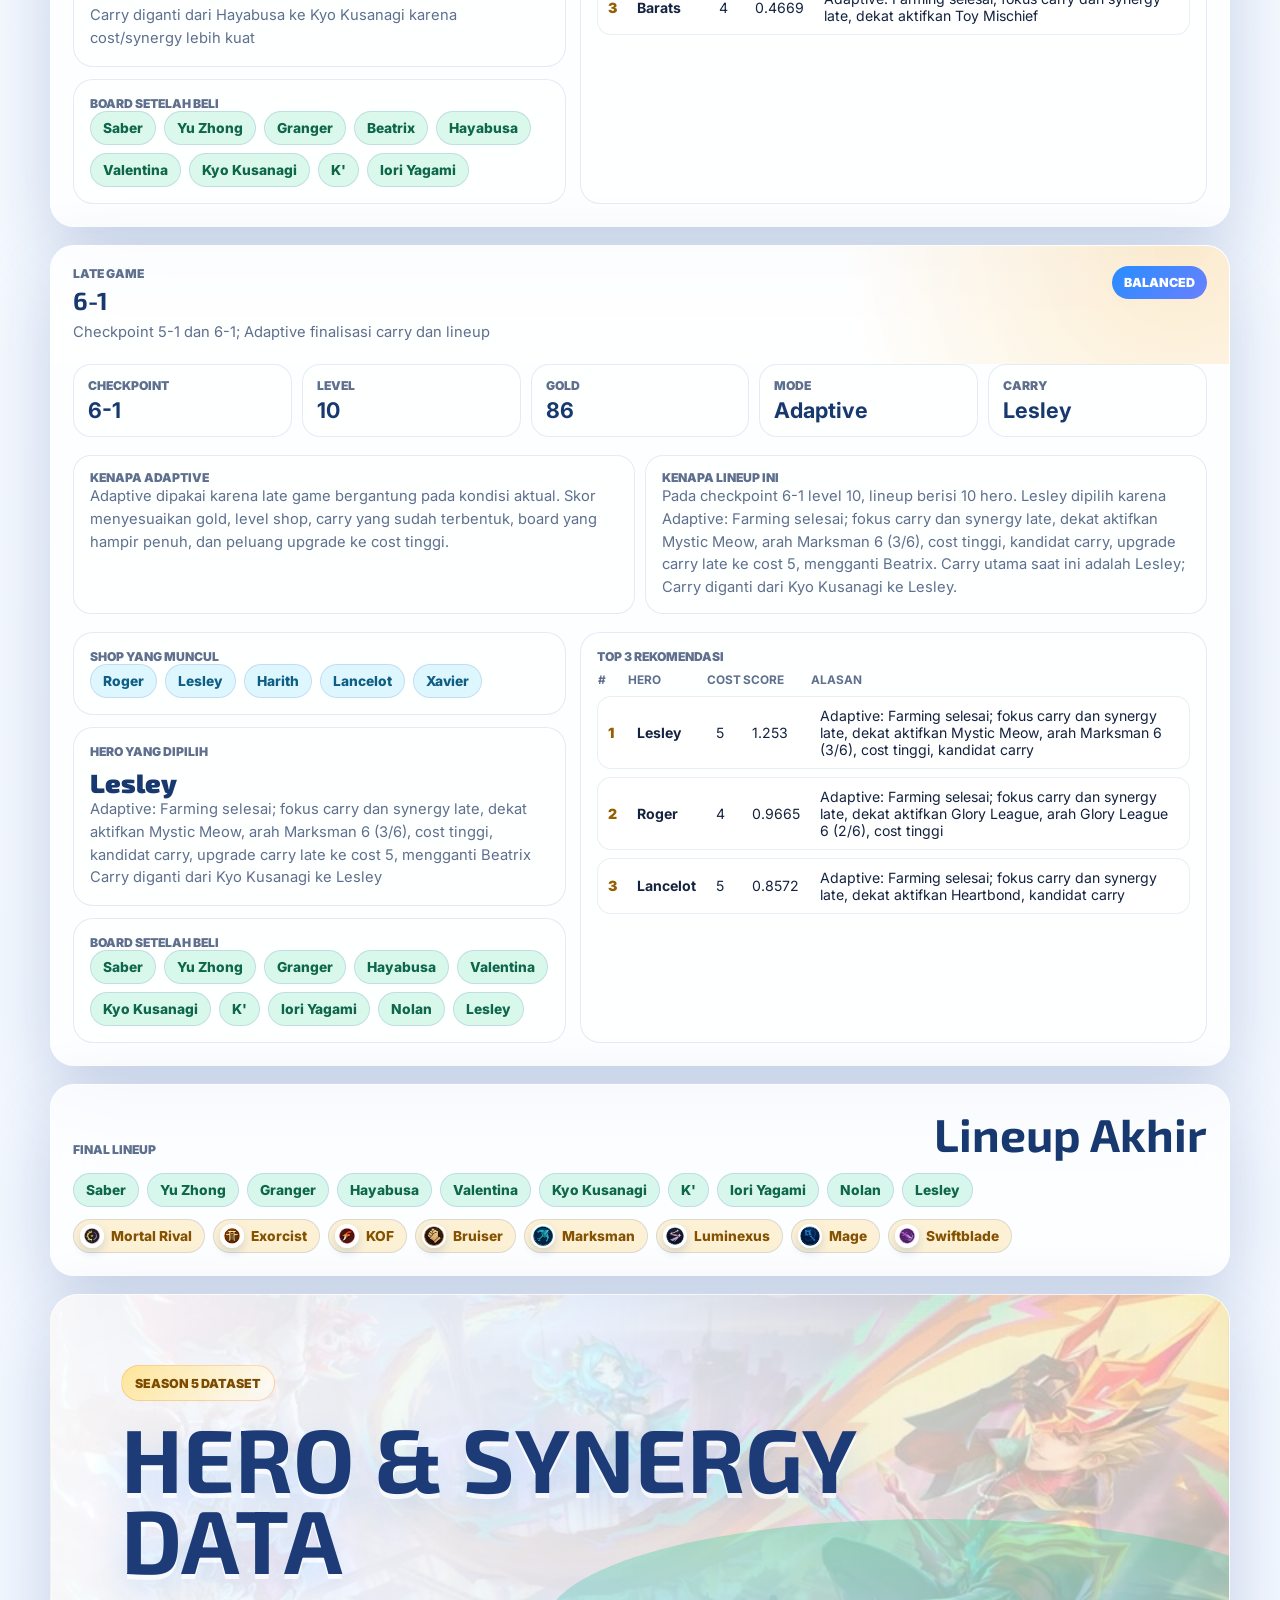
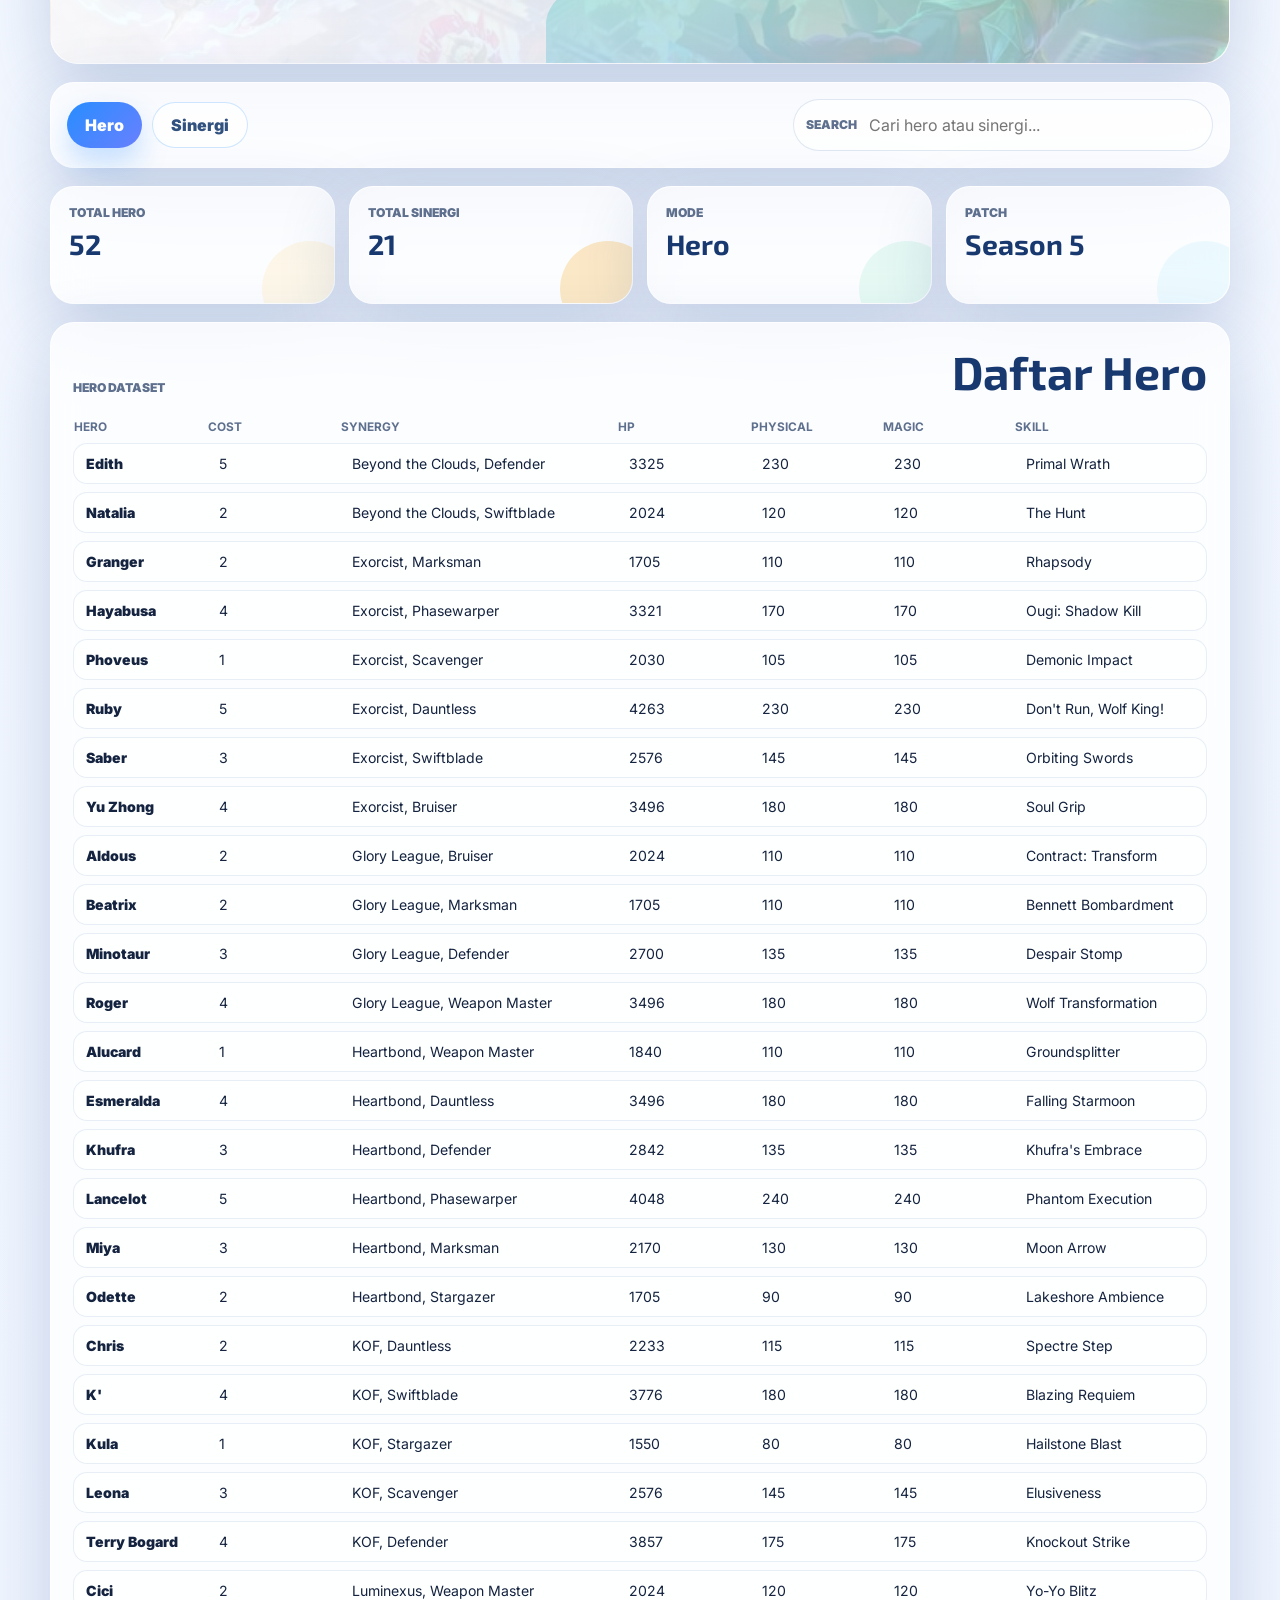
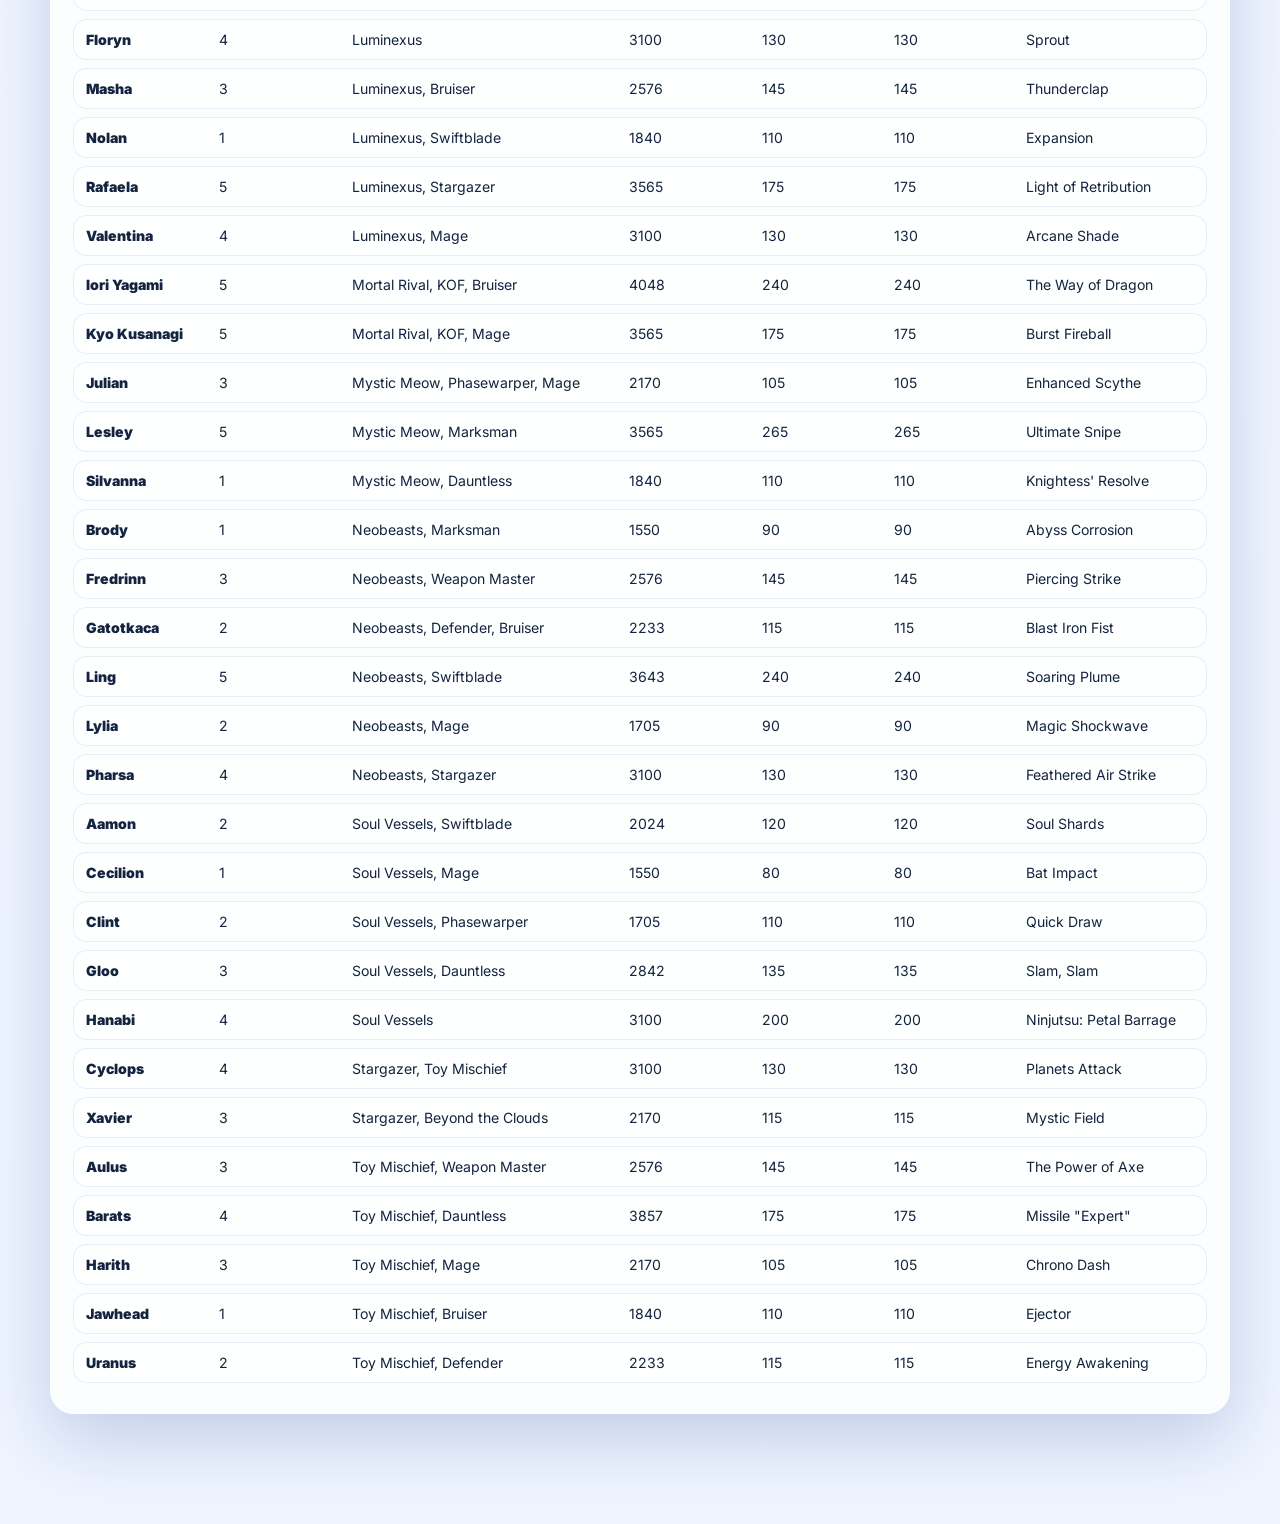
==== commit f7e90f3f: "update" ====
--- a/output/index.html
+++ b/output/index.html
@@ -55,10 +55,6 @@
       <article class="summary-card">
         <span>Core Synergy</span>
         <strong id="summary-synergy">-</strong>
-      </article>
-      <article class="summary-card">
-        <span>Seed</span>
-        <strong id="summary-seed">-</strong>
       </article>
     </section>
 
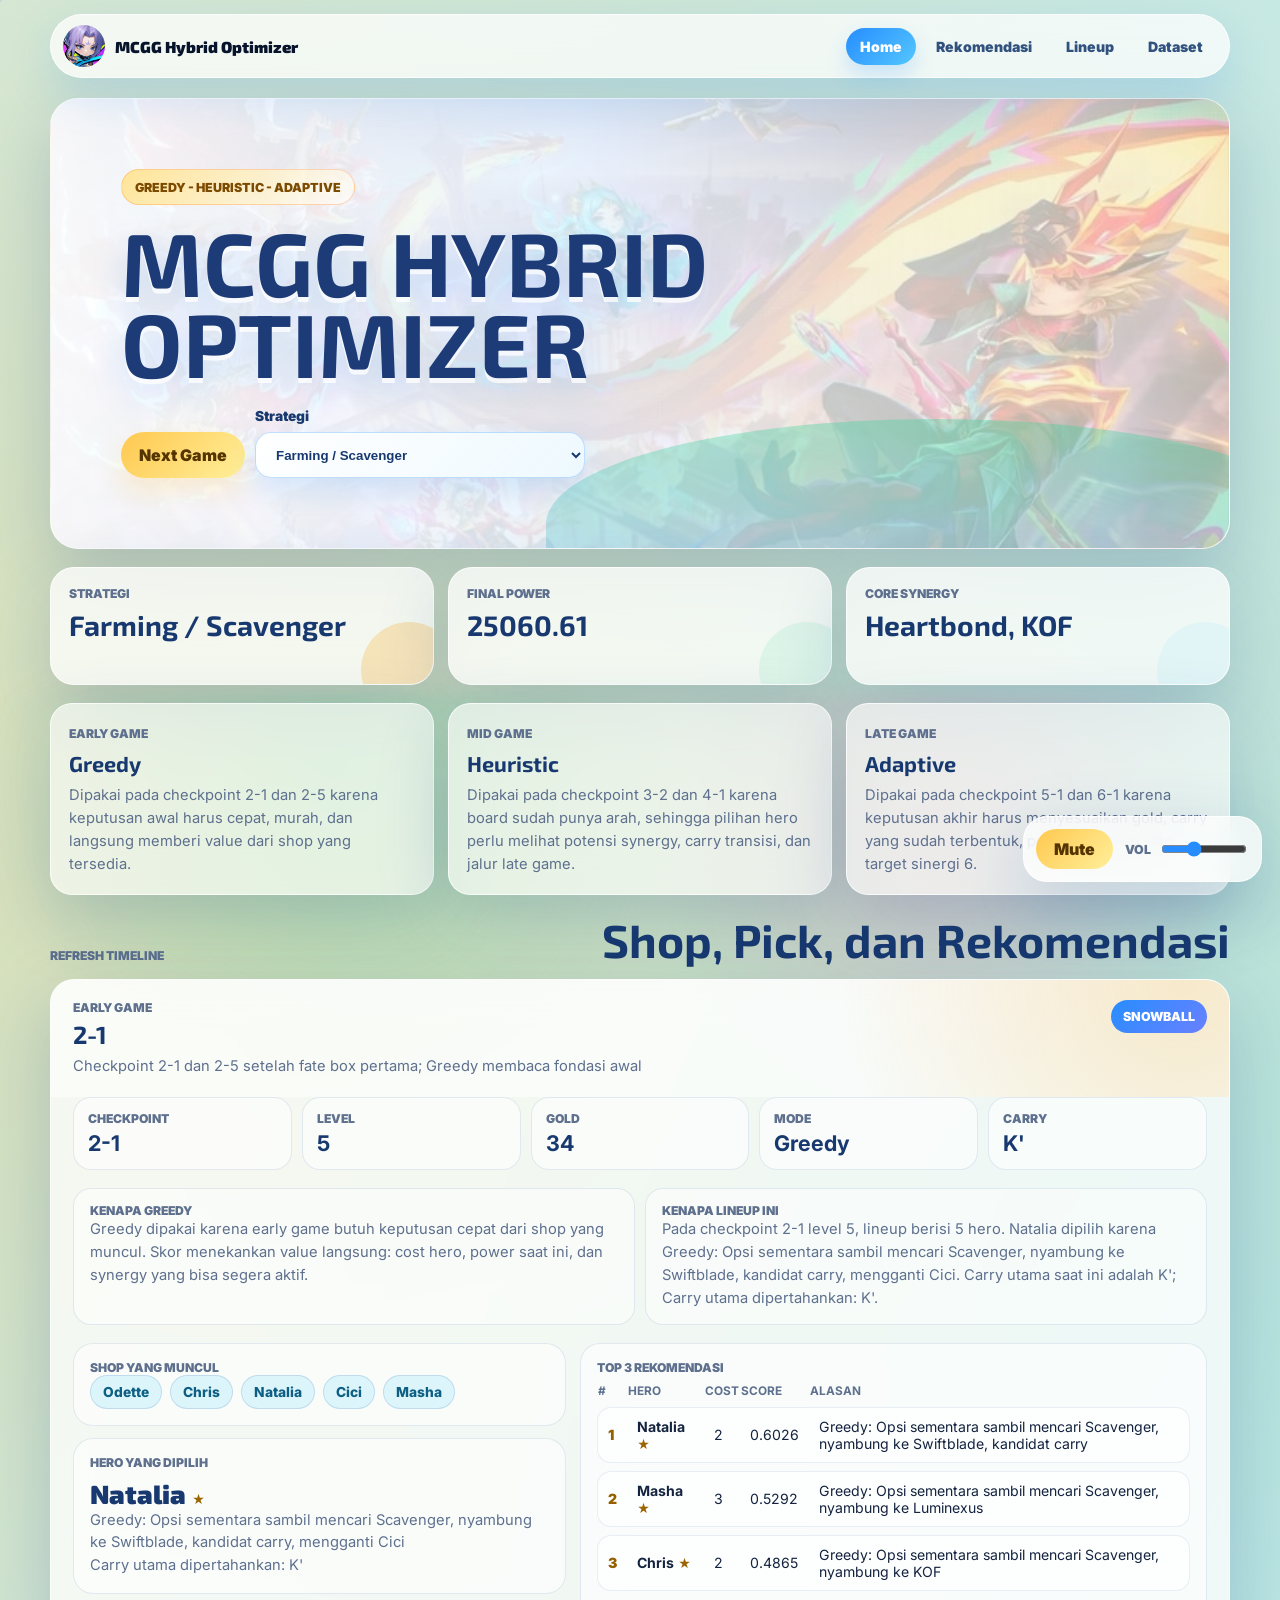
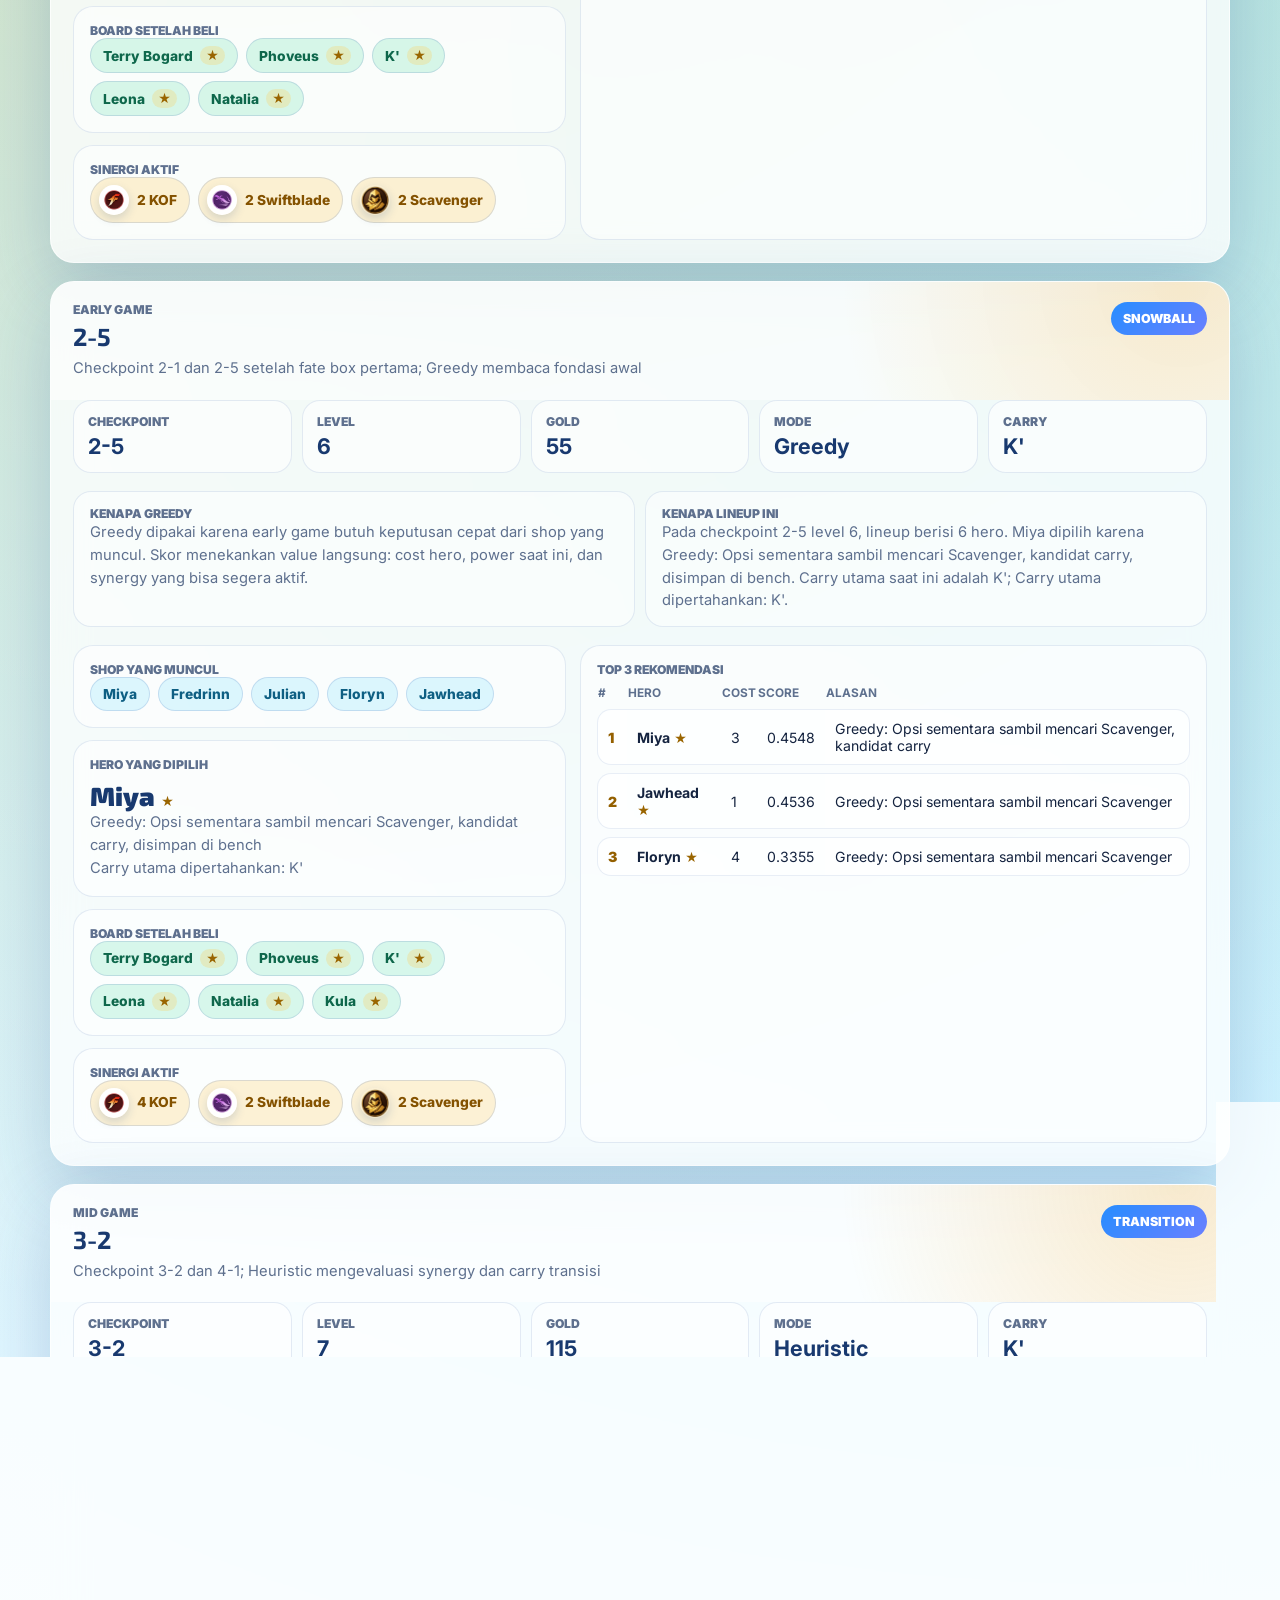
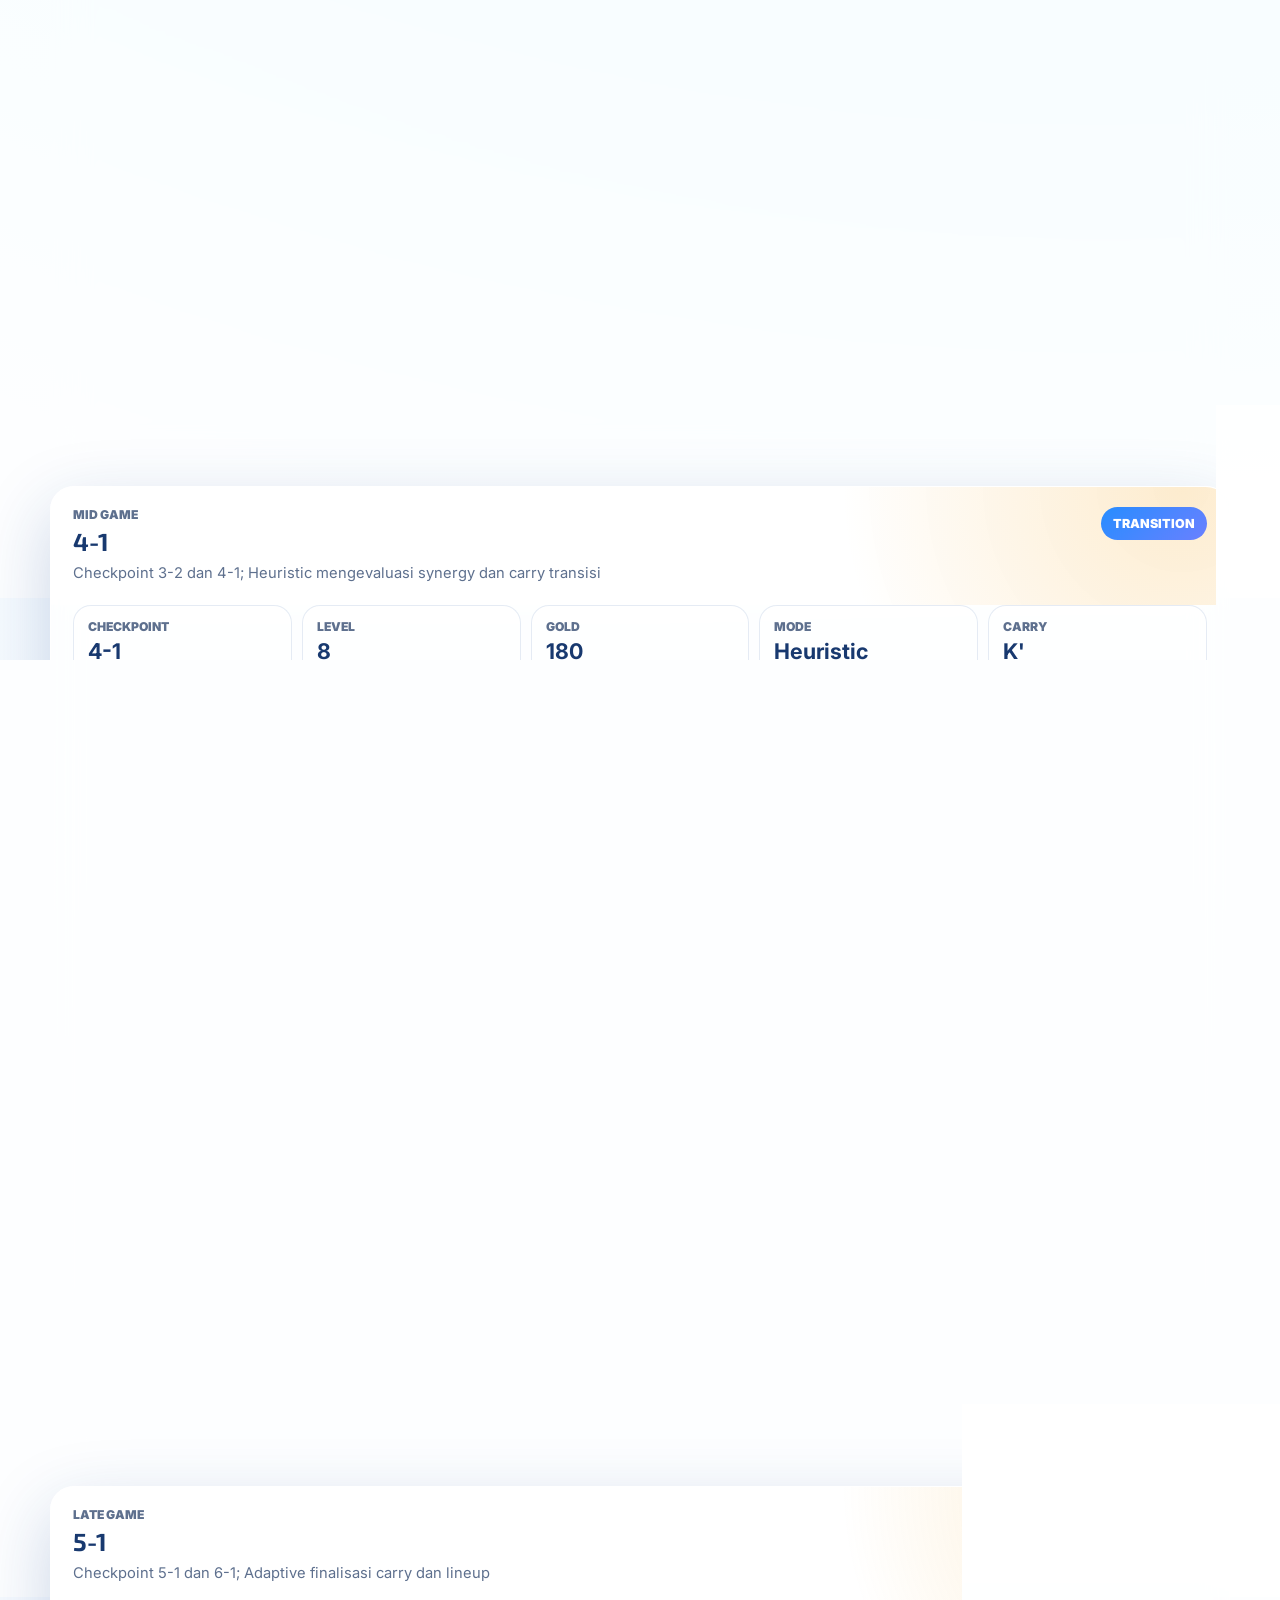
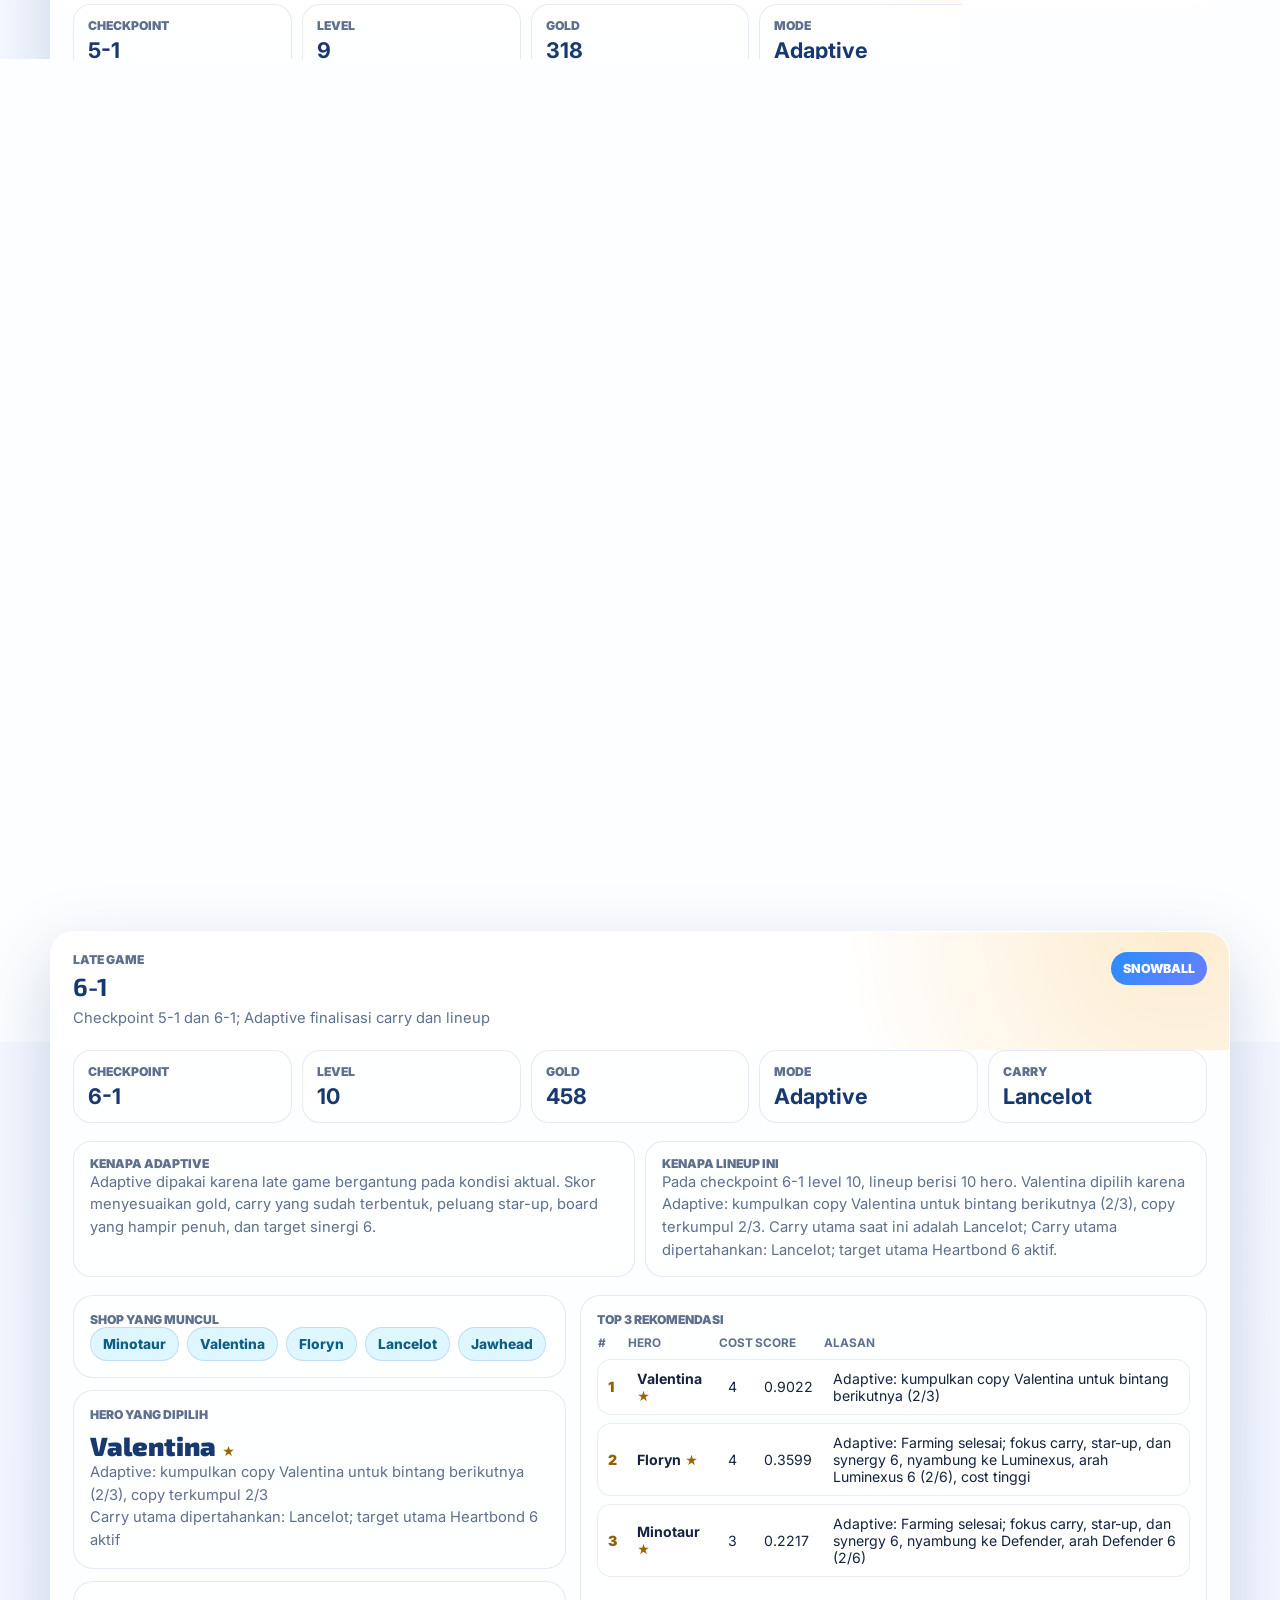
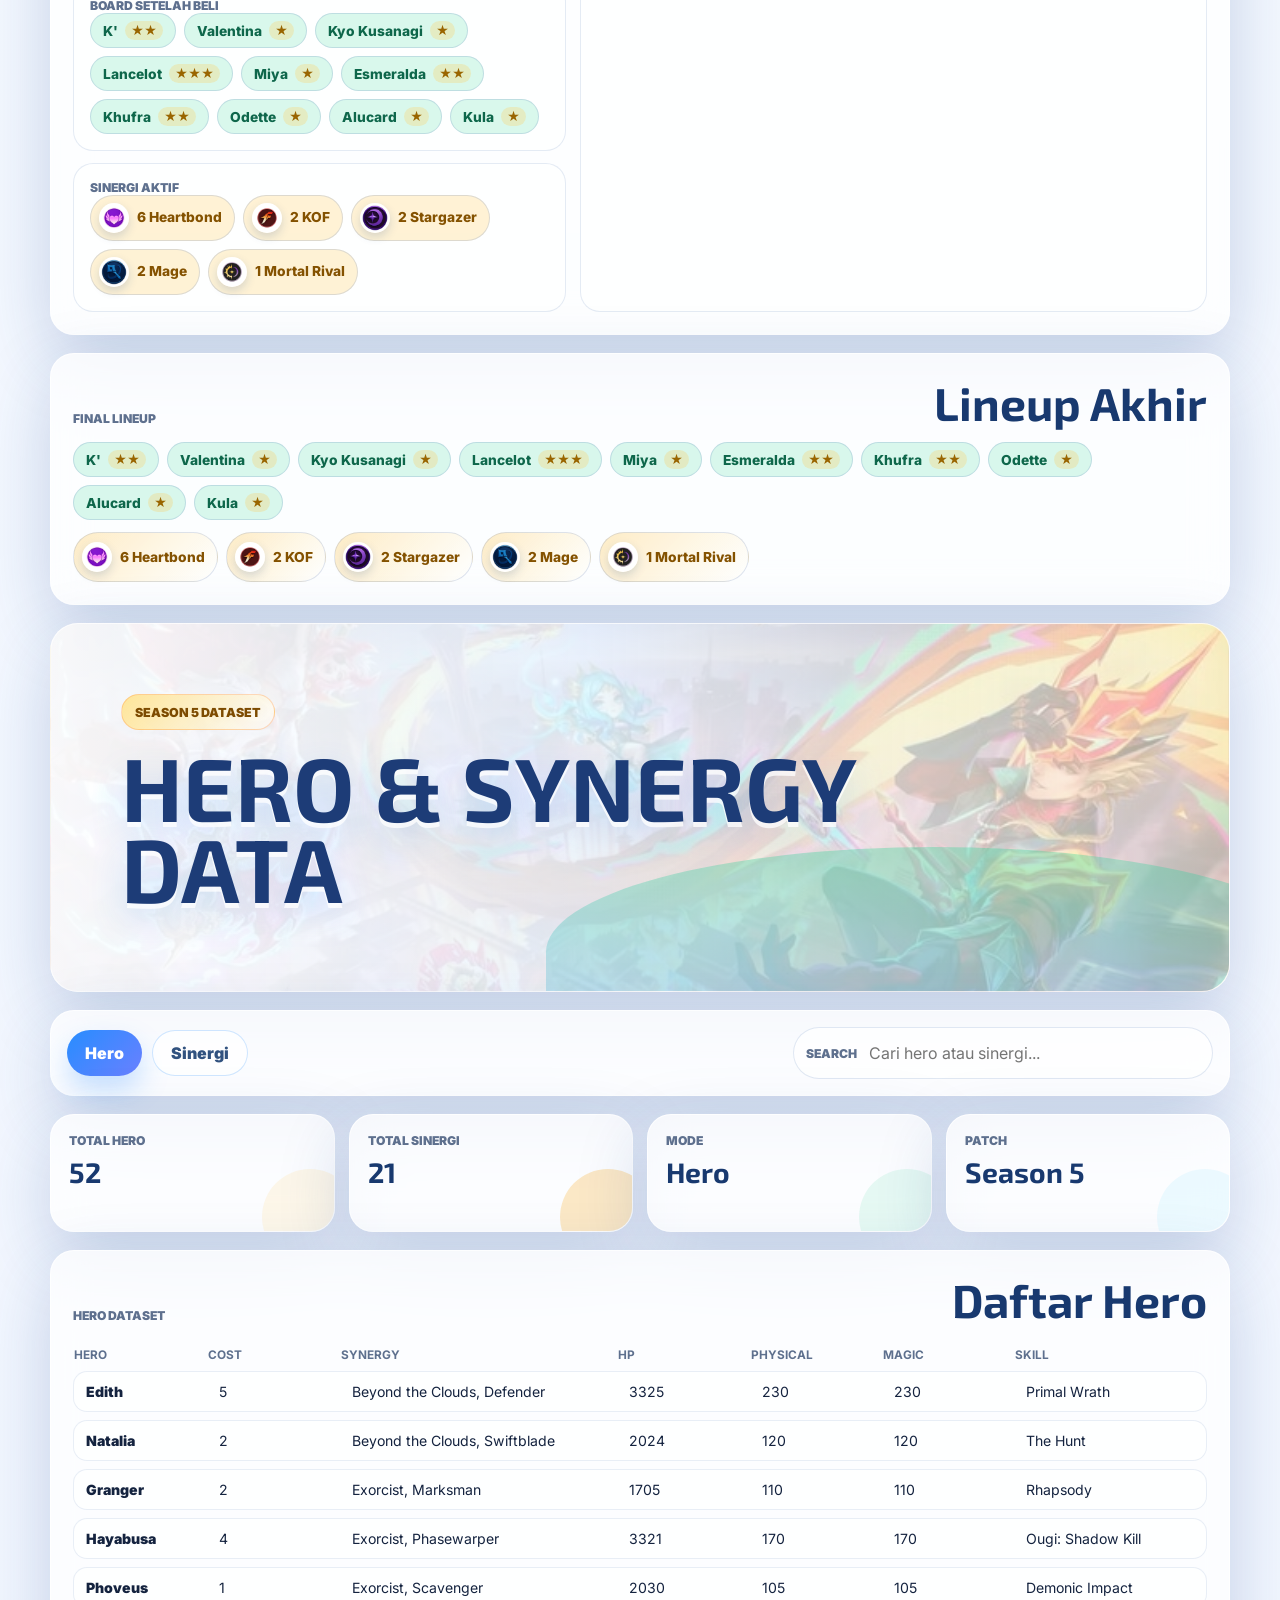
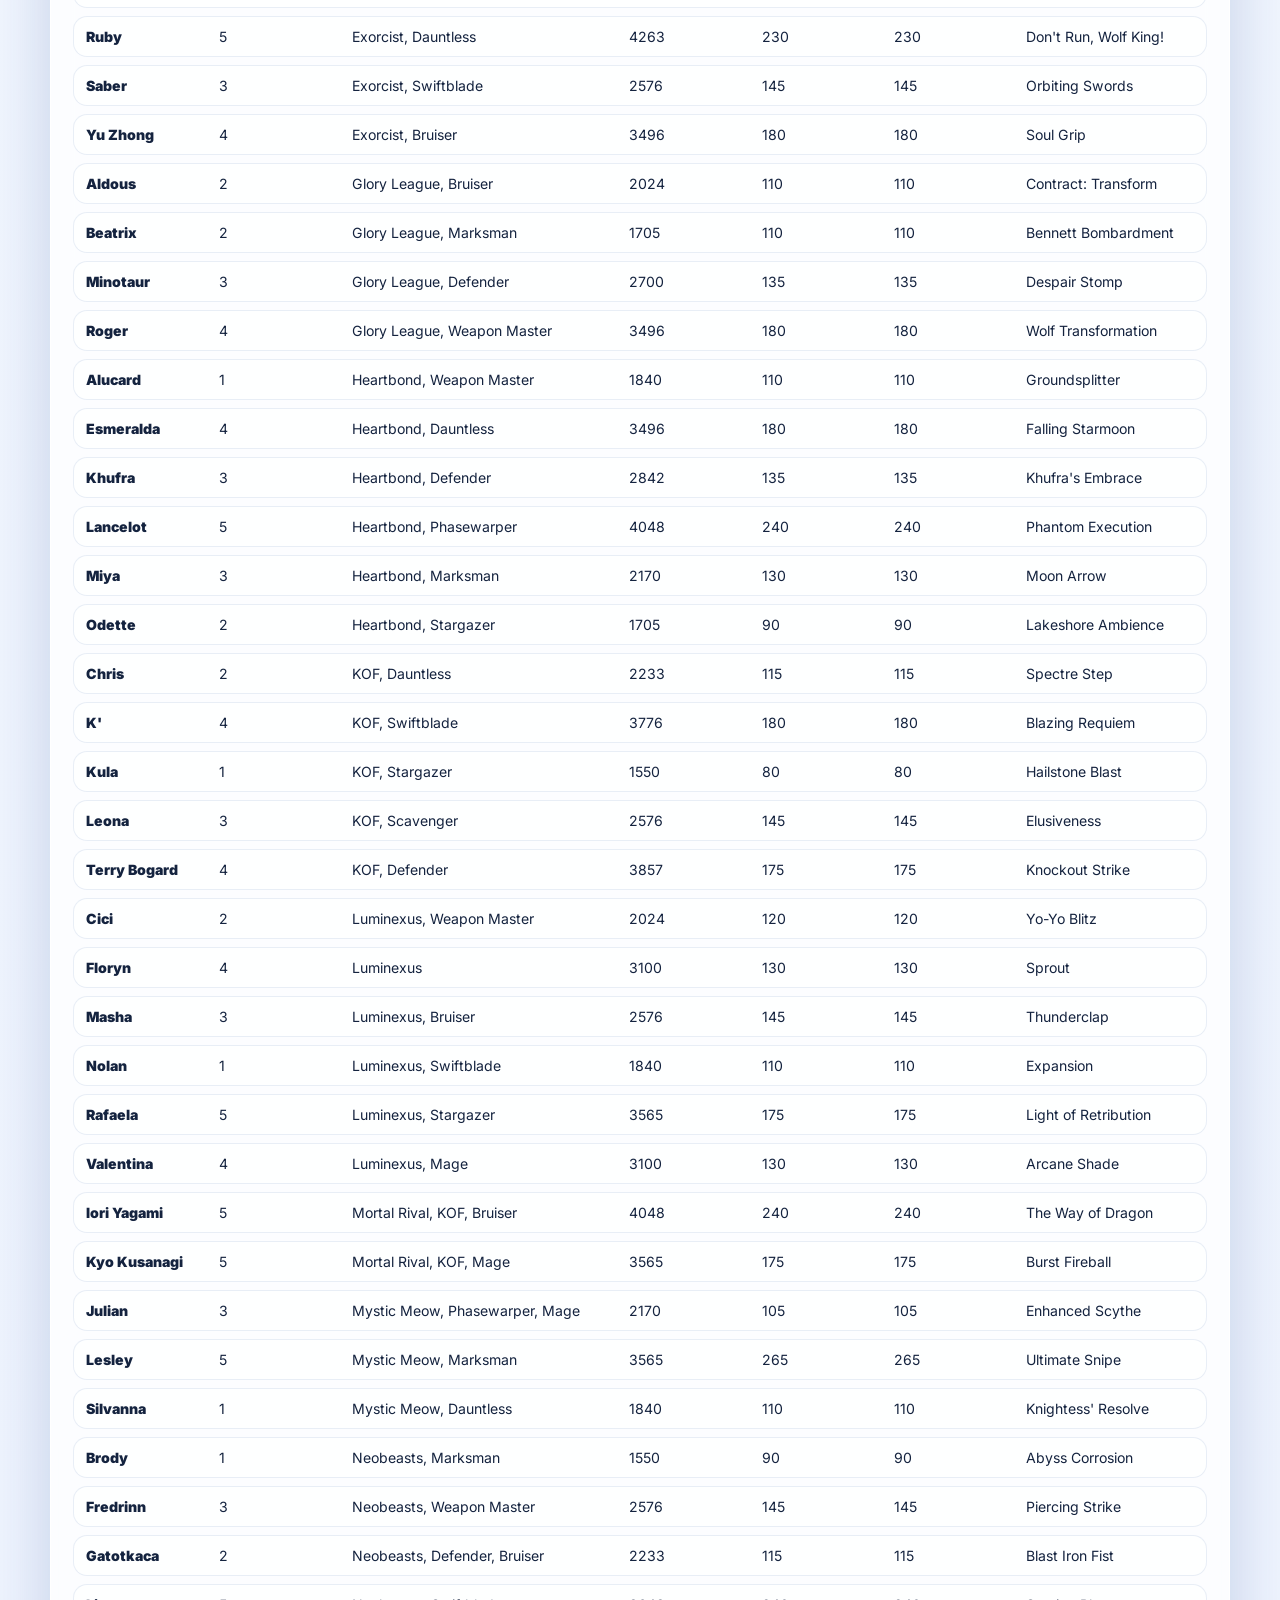
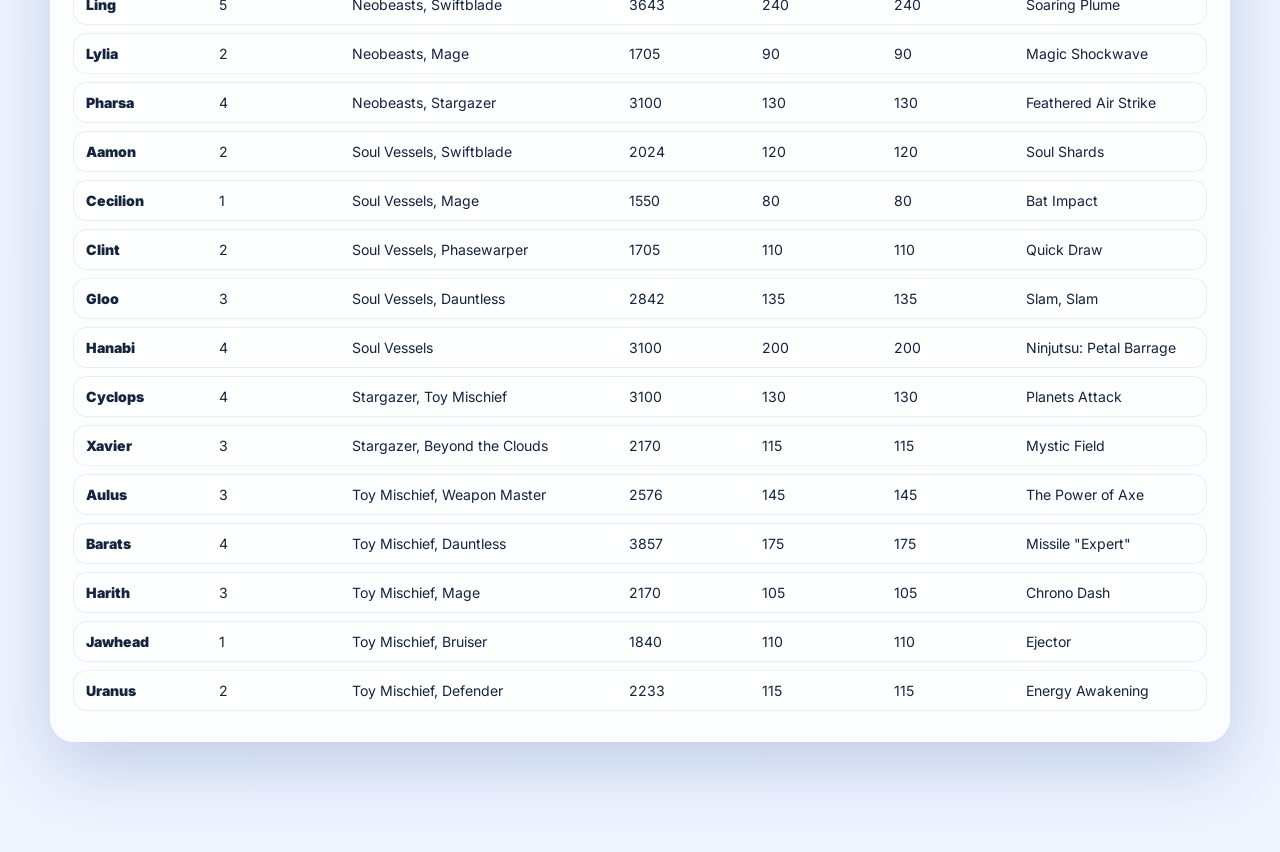
==== commit 19b11343: "memperbaiki logika yang salah dan merubah beberapa tampilan" ====
--- a/output/index.html
+++ b/output/index.html
@@ -72,7 +72,7 @@
       <article class="guide-card">
         <span>Late Game</span>
         <h3>Adaptive</h3>
-        <p>Dipakai pada checkpoint 5-1 dan 6-1 karena keputusan akhir harus menyesuaikan gold, level shop, carry yang sudah terbentuk, dan peluang upgrade ke hero cost tinggi.</p>
+        <p>Dipakai pada checkpoint 5-1 dan 6-1 karena keputusan akhir harus menyesuaikan gold, carry yang sudah terbentuk, peluang star-up, dan target sinergi 6.</p>
       </article>
     </section>
 
--- a/output/styles.css
+++ b/output/styles.css
@@ -512,9 +512,13 @@
 
 .summary-grid {
     display: grid;
-    grid-template-columns: repeat(4, minmax(0, 1fr));
+    grid-template-columns: repeat(3, minmax(0, 1fr));
     gap: 14px;
     margin-top: 18px;
+}
+
+.dataset-summary {
+    grid-template-columns: repeat(4, minmax(0, 1fr));
 }
 
 .algorithm-guide {
@@ -667,9 +671,60 @@
     background: rgba(53, 213, 152, 0.18);
 }
 
+.hero-chip {
+    gap: 7px;
+}
+
+.star-badge,
+.rec-star,
+.pick-star {
+    color: #9a6500;
+    font-size: 0.78rem;
+    letter-spacing: 0;
+    white-space: nowrap;
+}
+
+.star-badge {
+    padding: 2px 6px;
+    border-radius: 999px;
+    background: rgba(255, 200, 79, 0.26);
+}
+
 .chip.synergy {
     color: #845200;
     background: rgba(255, 200, 79, 0.24);
+}
+
+.synergy-chip {
+    align-items: center;
+    gap: 8px;
+    min-height: 44px;
+    padding: 7px 12px 7px 8px;
+}
+
+.synergy-chip-icon {
+    width: 30px;
+    height: 30px;
+    margin: 0;
+    flex: 0 0 auto;
+}
+
+.synergy-chip-text {
+    display: grid;
+    gap: 1px;
+    line-height: 1.1;
+}
+
+.synergy-chip-text small {
+    color: #8f6816;
+    font-size: 0.68rem;
+    font-weight: 900;
+    text-transform: uppercase;
+}
+
+.synergy-lineup-row .synergy-chip {
+    min-height: 50px;
+    background: linear-gradient(135deg, rgba(255, 200, 79, 0.32), rgba(255, 255, 255, 0.7));
 }
 
 .phase-list {
